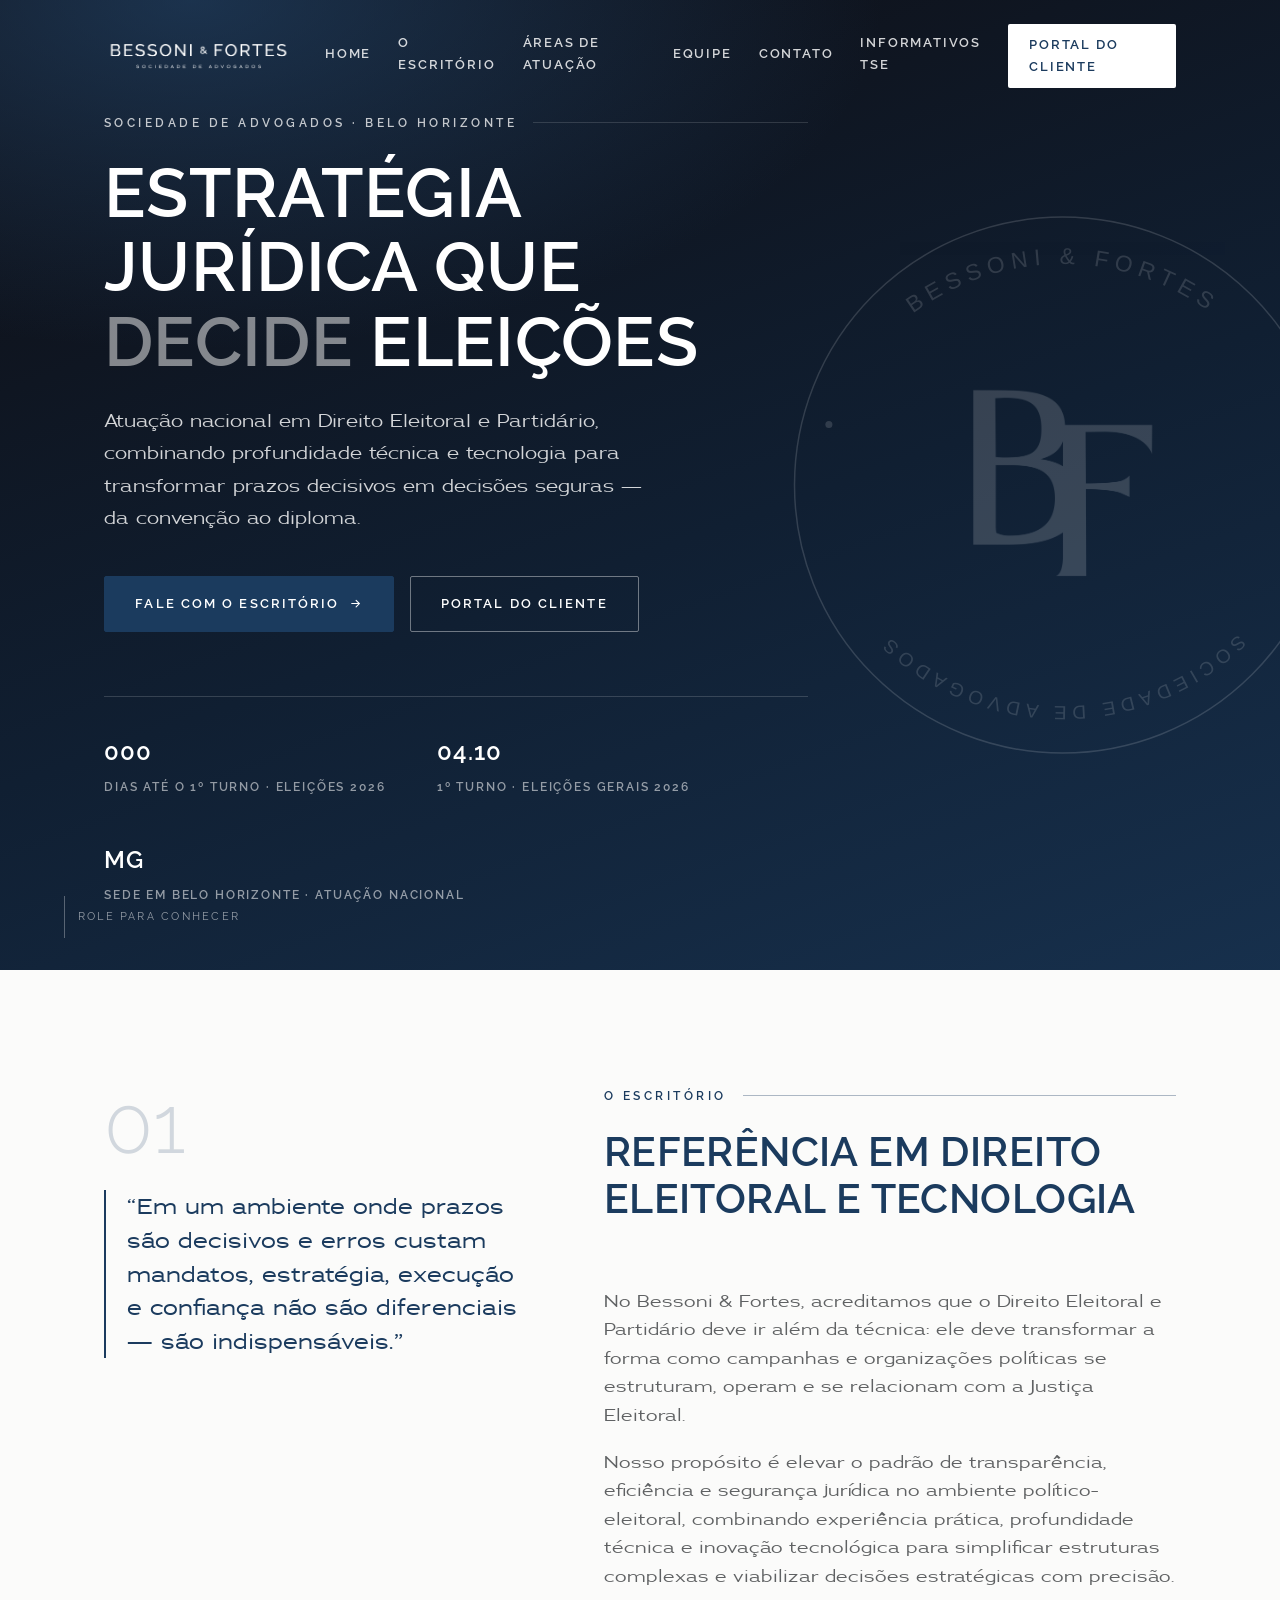
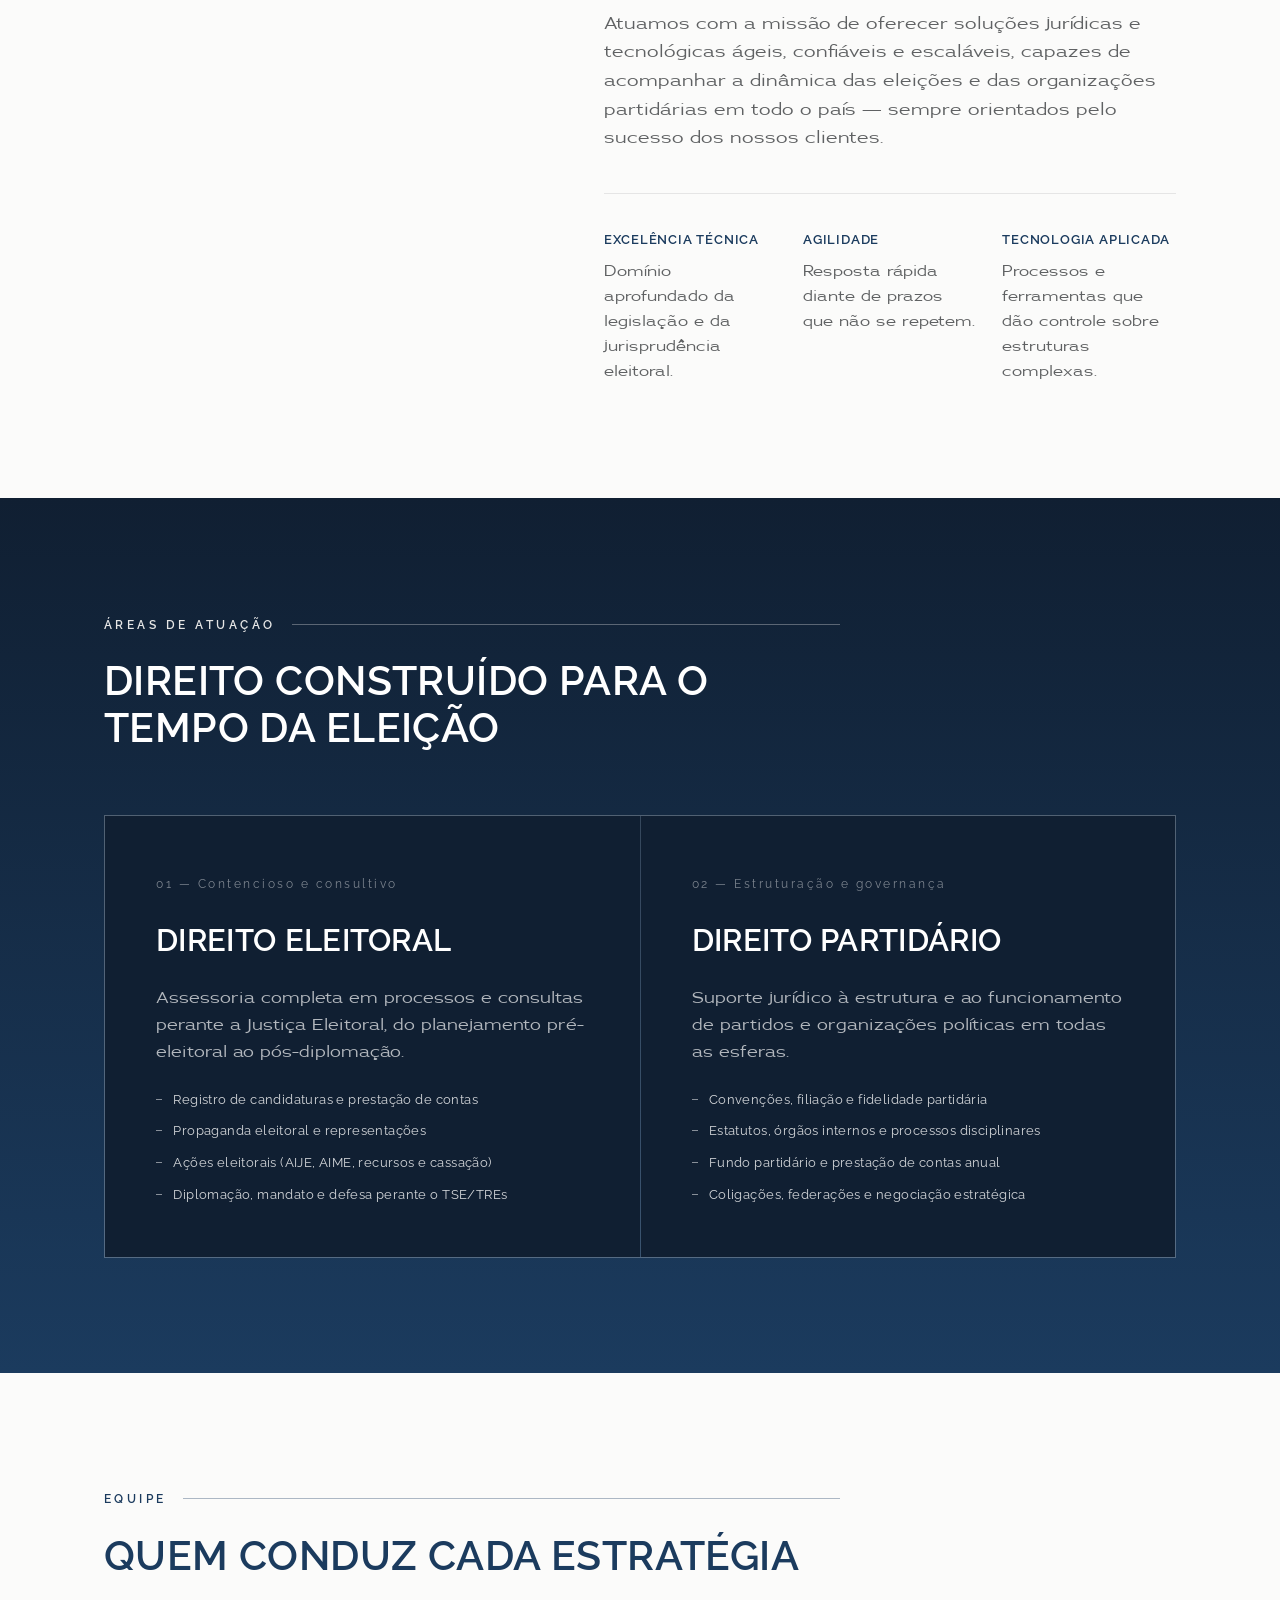
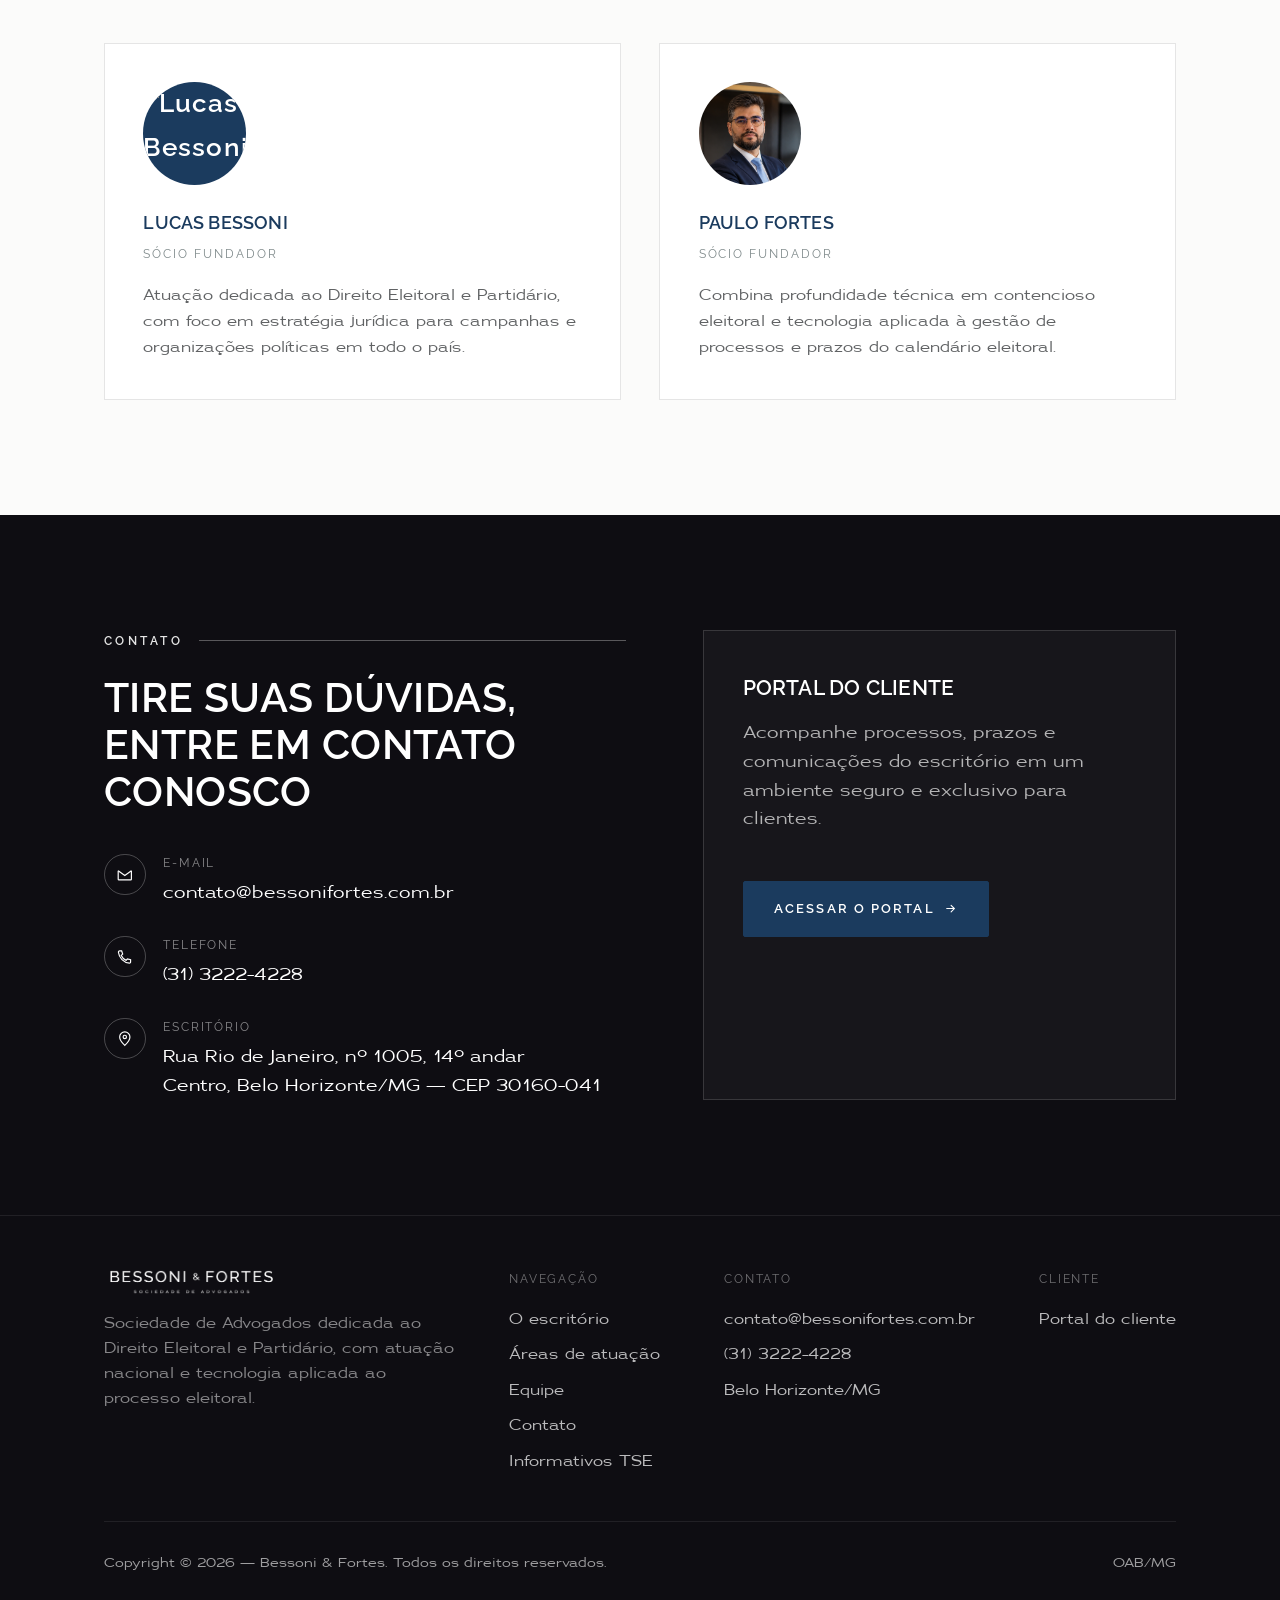
==== index.html @ ede319b1 "Nova alteração" ====
<!DOCTYPE html>
<html lang="pt-BR">
<head>
<meta charset="UTF-8">
<meta name="viewport" content="width=device-width, initial-scale=1">
<title>Bessoni &amp; Fortes — Sociedade de Advogados | Direito Eleitoral e Partidário</title>
<meta name="description" content="Bessoni &amp; Fortes Sociedade de Advogados. Atuação nacional em Direito Eleitoral e Partidário, com segurança técnica, agilidade e tecnologia aplicada ao processo eleitoral.">
<link rel="icon" type="image/png" href="assets/img/bf-mark-navy.png">
<link rel="stylesheet" href="css/style.css?v=5">
</head>
<body>

<a class="visually-hidden" href="#conteudo">Pular para o conteúdo</a>

<header class="site-header" id="top">
  <div class="container">
    <a class="brand" href="#top" aria-label="Bessoni & Fortes — página inicial">
      <img class="logo-on-dark" src="assets/img/logo-wordmark-white.png" alt="Bessoni & Fortes, Sociedade de Advogados">
      <img class="logo-on-light" src="assets/img/logo-wordmark-navy.png" alt="Bessoni & Fortes, Sociedade de Advogados">
    </a>

    <nav class="nav-desktop" aria-label="Navegação principal">
      <a href="#top">Home</a>
      <a href="#escritorio">O escritório</a>
      <a href="#areas">Áreas de atuação</a>
      <a href="#socios">Equipe</a>
      <a href="#contato">Contato</a>
      <a href="informativos-tse.html">Informativos TSE</a>
      <a class="nav-cta" href="login.html">Portal do cliente</a>
    </nav>

    <button class="nav-toggle" aria-label="Abrir menu" aria-expanded="false" aria-controls="navMobile">
      <span></span><span></span><span></span>
    </button>
  </div>
</header>

<nav class="nav-mobile" id="navMobile" aria-label="Navegação móvel">
  <a href="#top">Home</a>
  <a href="#escritorio">O escritório</a>
  <a href="#areas">Áreas de atuação</a>
  <a href="#socios">Equipe</a>
  <a href="#contato">Contato</a>
  <a href="informativos-tse.html">Informativos TSE</a>
  <a class="nav-cta" href="login.html">Portal do cliente</a>
</nav>

<main id="conteudo">

  <!-- HERO -->
  <section class="hero">
    <img class="hero-seal" src="assets/img/seal.svg?v=2" alt="" aria-hidden="true">
    <div class="container">
      <div class="hero-inner">
        <p class="eyebrow">Sociedade de Advogados · Belo Horizonte</p>
        <h1>Estratégia jurídica que <em>decide</em> eleições</h1>
        <p class="hero-lede">Atuação nacional em Direito Eleitoral e Partidário, combinando profundidade técnica e tecnologia para transformar prazos decisivos em decisões seguras — da convenção ao diploma.</p>
        <div class="hero-actions">
          <a class="btn btn-primary" href="#contato">
            Fale com o escritório
            <svg viewBox="0 0 24 24" fill="none" stroke="currentColor" stroke-width="2" stroke-linecap="round"><path d="M5 12h14M13 6l6 6-6 6"/></svg>
          </a>
          <a class="btn btn-ghost-dark" href="login.html">Portal do cliente</a>
        </div>

        <div class="hero-meta">
          <div class="hero-meta-item">
            <span class="num" data-election-countdown>—</span>
            <span class="label">Dias até o 1º turno · Eleições 2026</span>
          </div>
          <div class="hero-meta-item">
            <span class="num">04.10</span>
            <span class="label">1º turno · Eleições gerais 2026</span>
          </div>
          <div class="hero-meta-item">
            <span class="num">MG</span>
            <span class="label">Sede em Belo Horizonte · Atuação nacional</span>
          </div>
        </div>
      </div>
    </div>
    <div class="scroll-cue"><span class="line"></span> Role para conhecer</div>
  </section>

  <!-- O ESCRITÓRIO -->
  <section class="section-light" id="escritorio">
    <div class="container">
      <div class="about-grid">
        <div class="about-figure" data-reveal>
          <span class="kicker-num">01</span>
          <blockquote>“Em um ambiente onde prazos são decisivos e erros custam mandatos, estratégia, execução e confiança não são diferenciais — são indispensáveis.”</blockquote>
        </div>

        <div>
          <div class="section-head" data-reveal>
            <p class="eyebrow">O escritório</p>
            <h2>Referência em Direito Eleitoral e tecnologia</h2>
          </div>

          <div class="about-copy" data-reveal>
            <p>No Bessoni &amp; Fortes, acreditamos que o Direito Eleitoral e Partidário deve ir além da técnica: ele deve transformar a forma como campanhas e organizações políticas se estruturam, operam e se relacionam com a Justiça Eleitoral.</p>
            <p>Nosso propósito é elevar o padrão de transparência, eficiência e segurança jurídica no ambiente político-eleitoral, combinando experiência prática, profundidade técnica e inovação tecnológica para simplificar estruturas complexas e viabilizar decisões estratégicas com precisão.</p>
            <p>Atuamos com a missão de oferecer soluções jurídicas e tecnológicas ágeis, confiáveis e escaláveis, capazes de acompanhar a dinâmica das eleições e das organizações partidárias em todo o país — sempre orientados pelo sucesso dos nossos clientes.</p>
          </div>

          <div class="pillars" data-reveal>
            <div class="pillar">
              <div class="t">Excelência técnica</div>
              <div class="d">Domínio aprofundado da legislação e da jurisprudência eleitoral.</div>
            </div>
            <div class="pillar">
              <div class="t">Agilidade</div>
              <div class="d">Resposta rápida diante de prazos que não se repetem.</div>
            </div>
            <div class="pillar">
              <div class="t">Tecnologia aplicada</div>
              <div class="d">Processos e ferramentas que dão controle sobre estruturas complexas.</div>
            </div>
          </div>
        </div>
      </div>
    </div>
  </section>

  <!-- ÁREAS DE ATUAÇÃO -->
  <section class="section-navy" id="areas">
    <div class="container">
      <div class="section-head on-dark" data-reveal>
        <p class="eyebrow on-dark">Áreas de atuação</p>
        <h2>Direito construído para o tempo da eleição</h2>
      </div>

      <div class="areas-grid" data-reveal>
        <article class="area-card">
          <span class="idx">01 — Contencioso e consultivo</span>
          <h3>Direito Eleitoral</h3>
          <p>Assessoria completa em processos e consultas perante a Justiça Eleitoral, do planejamento pré-eleitoral ao pós-diplomação.</p>
          <ul>
            <li>Registro de candidaturas e prestação de contas</li>
            <li>Propaganda eleitoral e representações</li>
            <li>Ações eleitorais (AIJE, AIME, recursos e cassação)</li>
            <li>Diplomação, mandato e defesa perante o TSE/TREs</li>
          </ul>
        </article>
        <article class="area-card">
          <span class="idx">02 — Estruturação e governança</span>
          <h3>Direito Partidário</h3>
          <p>Suporte jurídico à estrutura e ao funcionamento de partidos e organizações políticas em todas as esferas.</p>
          <ul>
            <li>Convenções, filiação e fidelidade partidária</li>
            <li>Estatutos, órgãos internos e processos disciplinares</li>
            <li>Fundo partidário e prestação de contas anual</li>
            <li>Coligações, federações e negociação estratégica</li>
          </ul>
        </article>
      </div>
    </div>
  </section>

  <!-- EQUIPE -->
  <section class="section-light" id="socios">
    <div class="container">
      <div class="section-head" data-reveal>
        <p class="eyebrow">Equipe</p>
        <h2>Quem conduz cada estratégia</h2>
      </div>

      <div class="partners-grid" data-reveal>
        <div class="partner-card">
        <div class="partner-avatar"><img src="assets/img/team/lucas.jpg" alt="Lucas Bessoni"></div>
          <h3>Lucas Bessoni</h3>
          <span class="partner-role">Sócio Fundador</span>
          <p>Atuação dedicada ao Direito Eleitoral e Partidário, com foco em estratégia jurídica para campanhas e organizações políticas em todo o país.</p>
        </div>
        <div class="partner-card">
          <div class="partner-avatar"><img src="assets/img/team/paulo.png" alt="Paulo Fortes"></div>
          <h3>Paulo Fortes</h3>
          <span class="partner-role">Sócio Fundador</span>
          <p>Combina profundidade técnica em contencioso eleitoral e tecnologia aplicada à gestão de processos e prazos do calendário eleitoral.</p>
        </div>
     </div>
  </section>

  <!-- CONTATO -->
  <section class="section-void" id="contato">
    <div class="container">
      <div class="contact-grid">
        <div data-reveal>
          <p class="eyebrow on-dark">Contato</p>
          <h2 style="color:var(--white); font-size:clamp(1.9rem,3.2vw,2.7rem); font-weight:600; text-transform:uppercase; line-height:1.15;">Tire suas dúvidas, entre em contato conosco</h2>

          <div class="contact-list">
            <div class="contact-item">
              <span class="ico"><svg viewBox="0 0 24 24" fill="none" stroke="#fff" stroke-width="1.6"><path d="M4 4h16v16H4z" opacity="0"/><path d="M3 6.5 12 13l9-6.5"/><path d="M3 6.5V18a1 1 0 0 0 1 1h16a1 1 0 0 0 1-1V6.5"/></svg></span>
              <div>
                <div class="t">E-mail</div>
                <a class="v" href="mailto:contato@bessonifortes.com.br">contato@bessonifortes.com.br</a>
              </div>
            </div>
            <div class="contact-item">
              <span class="ico"><svg viewBox="0 0 24 24" fill="none" stroke="#fff" stroke-width="1.6"><path d="M4.5 4h3.2l1.4 4.4-2.1 1.6a13 13 0 0 0 6.9 6.9l1.6-2.1L19.9 16v3.2c0 .9-.8 1.6-1.7 1.5C10.4 19.9 4.1 13.6 3.3 5.8 3.2 4.9 3.9 4 4.8 4Z"/></svg></span>
              <div>
                <div class="t">Telefone</div>
                <a class="v" href="tel:+553132224228">(31) 3222-4228</a>
              </div>
            </div>
            <div class="contact-item">
              <span class="ico"><svg viewBox="0 0 24 24" fill="none" stroke="#fff" stroke-width="1.6"><path d="M12 21s7-6.6 7-11.5A7 7 0 0 0 5 9.5C5 14.4 12 21 12 21Z"/><circle cx="12" cy="9.5" r="2.3"/></svg></span>
              <div>
                <div class="t">Escritório</div>
                <a class="v" target="_blank" rel="noopener" href="https://www.google.com/maps/search/?api=1&query=Rua+Rio+de+Janeiro+1005+Centro+Belo+Horizonte+MG">Rua Rio de Janeiro, nº 1005, 14º andar<br>Centro, Belo Horizonte/MG — CEP 30160-041</a>
              </div>
            </div>
          </div>
        </div>

        <div class="contact-card" data-reveal>
          <h3>Portal do cliente</h3>
          <p>Acompanhe processos, prazos e comunicações do escritório em um ambiente seguro e exclusivo para clientes.</p>
          <a class="btn btn-primary" href="login.html">
            Acessar o portal
            <svg viewBox="0 0 24 24" fill="none" stroke="currentColor" stroke-width="2" stroke-linecap="round"><path d="M5 12h14M13 6l6 6-6 6"/></svg>
          </a>
        </div>
      </div>
    </div>
  </section>

</main>

<footer class="site-footer">
  <div class="container">
    <div class="footer-top">
      <div class="footer-brand">
        <img src="assets/img/logo-wordmark-white.png" alt="Bessoni & Fortes">
        <p>Sociedade de Advogados dedicada ao Direito Eleitoral e Partidário, com atuação nacional e tecnologia aplicada ao processo eleitoral.</p>
      </div>
      <nav class="footer-nav" aria-label="Navegação do rodapé">
        <div class="footer-col">
          <div class="t">Navegação</div>
          <a href="#escritorio">O escritório</a>
          <a href="#areas">Áreas de atuação</a>
          <a href="#socios">Equipe</a>
          <a href="#contato">Contato</a>
          <a href="informativos-tse.html">Informativos TSE</a>
        </div>
        <div class="footer-col">
          <div class="t">Contato</div>
          <a href="mailto:contato@bessonifortes.com.br">contato@bessonifortes.com.br</a>
          <a href="tel:+553132224228">(31) 3222-4228</a>
          <span>Belo Horizonte/MG</span>
        </div>
        <div class="footer-col">
          <div class="t">Cliente</div>
          <a href="login.html">Portal do cliente</a>
        </div>
      </nav>
    </div>
    <div class="footer-bottom">
      <span>Copyright © <span data-year>2026</span> — Bessoni &amp; Fortes. Todos os direitos reservados.</span>
      <span>OAB/MG</span>
    </div>
  </div>
</footer>

<script src="js/main.js"></script>
</body>
</html>
---- css/style.css ----
/* ============================================================
   BESSONI & FORTES — Sociedade de Advogados
   Design system derivado do Manual da Marca (Atual 2023)
   ============================================================ */

@font-face {
  font-family: "Raleway";
  src: url("../assets/fonts/Raleway-Light.ttf") format("truetype");
  font-weight: 300;
  font-style: normal;
  font-display: swap;
}
@font-face {
  font-family: "Raleway";
  src: url("../assets/fonts/Raleway-Regular.ttf") format("truetype");
  font-weight: 400;
  font-style: normal;
  font-display: swap;
}
@font-face {
  font-family: "Raleway";
  src: url("../assets/fonts/Raleway-Medium.ttf") format("truetype");
  font-weight: 500;
  font-style: normal;
  font-display: swap;
}
@font-face {
  font-family: "Raleway";
  src: url("../assets/fonts/Raleway-SemiBold.ttf") format("truetype");
  font-weight: 600;
  font-style: normal;
  font-display: swap;
}
@font-face {
  font-family: "Raleway";
  src: url("../assets/fonts/Raleway-Bold.ttf") format("truetype");
  font-weight: 700;
  font-style: normal;
  font-display: swap;
}
@font-face {
  font-family: "Adrianna Extended";
  src: url("../assets/fonts/AdriannaExtended-Light.ttf") format("truetype");
  font-weight: 300;
  font-style: normal;
  font-display: swap;
}
@font-face {
  font-family: "Adrianna Extended";
  src: url("../assets/fonts/adriannaextended-regular.ttf") format("truetype");
  font-weight: 400;
  font-style: normal;
  font-display: swap;
}
@font-face {
  font-family: "Adrianna Extended";
  src: url("../assets/fonts/adriannaextended-demibold.ttf") format("truetype");
  font-weight: 600;
  font-style: normal;
  font-display: swap;
}

:root{
  /* ---- Paleta oficial (Manual da Marca) ---- */
  --navy: #1B3B5E;
  --navy-deep: #101F32;
  --navy-soft: #26507C;
  --void: #0E0D12;
  --slate: #808B8C;
  --mist: #E5E5E5;
  --paper: #FBFBFA;
  --white: #FFFFFF;

  --ink: #14171A;
  --ink-soft: rgba(20,23,26,.68);

  --font-display: "Raleway", "Segoe UI", sans-serif;
  --font-body: "Adrianna Extended", "Segoe UI", sans-serif;

  --container: 1200px;
  --gutter: clamp(1.5rem, 5vw, 4rem);

  --ease: cubic-bezier(.22,.61,.36,1);
}

*, *::before, *::after{ box-sizing: border-box; }
html{ scroll-behavior: smooth; }
@media (prefers-reduced-motion: reduce){
  html{ scroll-behavior: auto; }
  *, *::before, *::after{ animation-duration: .01ms !important; animation-iteration-count: 1 !important; transition-duration: .01ms !important; scroll-behavior: auto !important; }
}

body{
  margin: 0;
  background: var(--paper);
  color: var(--ink);
  font-family: var(--font-body);
  font-weight: 400;
  font-size: 17px;
  line-height: 1.7;
  -webkit-font-smoothing: antialiased;
}

img{ max-width: 100%; display: block; }
a{ color: inherit; text-decoration: none; }

h1,h2,h3,h4{
  font-family: var(--font-display);
  margin: 0;
  color: var(--navy);
  letter-spacing: .01em;
}

p{ margin: 0 0 1.1em; }
p:last-child{ margin-bottom: 0; }

.container{
  width: 100%;
  max-width: var(--container);
  margin: 0 auto;
  padding-left: var(--gutter);
  padding-right: var(--gutter);
}

.visually-hidden{
  position: absolute; width: 1px; height: 1px; overflow: hidden;
  clip: rect(0 0 0 0); white-space: nowrap;
}

:focus-visible{
  outline: 2px solid var(--navy);
  outline-offset: 3px;
}

/* ---------------------------------------------------------
   Eyebrow + hairline — o gesto tipográfico do próprio Manual
   ("MANUAL DA MARCA ————————")
   --------------------------------------------------------- */
.eyebrow{
  display: flex;
  align-items: center;
  gap: 1rem;
  font-family: var(--font-display);
  font-weight: 600;
  font-size: .78rem;
  letter-spacing: .28em;
  text-transform: uppercase;
  color: var(--navy);
  margin-bottom: 1.4rem;
}
.eyebrow::after{
  content: "";
  flex: 1 1 auto;
  height: 1px;
  background: currentColor;
  opacity: .35;
  min-width: 2rem;
}
.eyebrow.on-dark{ color: var(--mist); }
.eyebrow.center{ justify-content: center; }
.eyebrow.center::after{ display: none; }
.eyebrow.center::before{
  content: "";
  flex: 0 0 auto;
  width: 2rem;
  height: 1px;
  background: currentColor;
  opacity: .35;
}

.section-head{
  max-width: 46rem;
  margin-bottom: clamp(2.5rem, 5vw, 4rem);
}
.section-head h2{
  font-size: clamp(1.9rem, 3.2vw, 2.7rem);
  font-weight: 600;
  text-transform: uppercase;
  line-height: 1.15;
}
.section-head.on-dark h2{ color: var(--white); }

/* ---------------------------------------------------------
   Botões
   --------------------------------------------------------- */
.btn{
  display: inline-flex;
  align-items: center;
  gap: .6rem;
  font-family: var(--font-display);
  font-weight: 600;
  font-size: .82rem;
  letter-spacing: .16em;
  text-transform: uppercase;
  padding: 1rem 1.9rem;
  border-radius: 2px;
  border: 1px solid transparent;
  cursor: pointer;
  transition: background .35s var(--ease), color .35s var(--ease), border-color .35s var(--ease), transform .35s var(--ease);
  white-space: nowrap;
}
.btn:hover{ transform: translateY(-1px); }
.btn svg{ width: 1em; height: 1em; transition: transform .35s var(--ease); }
.btn:hover svg{ transform: translateX(3px); }

.btn-primary{ background: var(--navy); color: var(--white); border-color: var(--navy); }
.btn-primary:hover{ background: var(--navy-deep); border-color: var(--navy-deep); }

.btn-ghost-dark{ background: transparent; color: var(--white); border-color: rgba(255,255,255,.4); }
.btn-ghost-dark:hover{ background: rgba(255,255,255,.08); border-color: var(--white); }

.btn-ghost-light{ background: transparent; color: var(--navy); border-color: rgba(27,59,94,.35); }
.btn-ghost-light:hover{ background: rgba(27,59,94,.06); border-color: var(--navy); }

.btn-block{ width: 100%; justify-content: center; }

/* ---------------------------------------------------------
   Header
   --------------------------------------------------------- */
.site-header{
  position: fixed;
  top: 0; left: 0; right: 0;
  z-index: 100;
  padding: 1.5rem 0;
  transition: padding .4s var(--ease), background .4s var(--ease), box-shadow .4s var(--ease), border-color .4s var(--ease);
  border-bottom: 1px solid transparent;
}
.site-header .container{ display: flex; align-items: center; justify-content: space-between; gap: 2rem; }

.site-header.is-scrolled{
  padding: .9rem 0;
  background: rgba(251,251,250,.92);
  backdrop-filter: blur(10px);
  border-color: rgba(27,59,94,.1);
  box-shadow: 0 10px 30px -20px rgba(14,13,18,.35);
}

.brand{ display: flex; align-items: center; flex: none; }
.brand img{ height: 26px; width: auto; max-width: none; }
.logo-on-dark{ display: block; }
.logo-on-light{ display: none; }
.site-header.is-scrolled .logo-on-dark{ display: none; }
.site-header.is-scrolled .logo-on-light{ display: block; }

.nav-desktop{ display: flex; align-items: center; gap: 1.7rem; }
.nav-desktop a{
  font-family: var(--font-display);
  font-size: .8rem;
  font-weight: 600;
  letter-spacing: .14em;
  text-transform: uppercase;
  color: var(--white);
  position: relative;
  padding-bottom: .3rem;
  transition: color .3s var(--ease), opacity .3s;
  opacity: .82;
}
.nav-desktop a:hover{ opacity: 1; }
.nav-desktop a::after{
  content:"";
  position: absolute; left:0; right:100%; bottom:0;
  height: 1px; background: currentColor;
  transition: right .3s var(--ease);
}
.nav-desktop a:hover::after{ right: 0; }
.site-header.is-scrolled .nav-desktop a{ color: var(--navy); }

.nav-desktop .nav-cta{
  color: var(--navy);
  background: var(--white);
  padding: .65rem 1.3rem;
  opacity: 1;
  border-radius: 2px;
}
.site-header.is-scrolled .nav-desktop .nav-cta{ background: var(--navy); color: var(--white); }
.nav-desktop .nav-cta::after{ display: none; }

.nav-toggle{
  display: none;
  flex-direction: column;
  gap: 5px;
  width: 30px;
  background: none;
  border: 0;
  cursor: pointer;
  padding: .5rem;
  margin: -.5rem;
}
.nav-toggle span{
  display: block; height: 1.5px; width: 100%;
  background: var(--white);
  transition: transform .3s var(--ease), opacity .3s var(--ease), background .3s;
}
.site-header.is-scrolled .nav-toggle span{ background: var(--navy); }

.nav-mobile{
  position: fixed; inset: 0;
  background: var(--navy-deep);
  z-index: 99;
  display: flex;
  flex-direction: column;
  align-items: center;
  justify-content: center;
  gap: 2.2rem;
  opacity: 0;
  visibility: hidden;
  transform: translateY(-8px);
  transition: opacity .35s var(--ease), visibility .35s, transform .35s var(--ease);
}
.nav-mobile.is-open{ opacity: 1; visibility: visible; transform: translateY(0); }
.nav-mobile a{
  font-family: var(--font-display);
  font-size: 1.4rem;
  font-weight: 500;
  letter-spacing: .06em;
  text-transform: uppercase;
  color: var(--white);
}
.nav-mobile .nav-cta{ border: 1px solid rgba(255,255,255,.4); padding: .8rem 2rem; }

body.nav-open{ overflow: hidden; }

@media (max-width: 1080px){
  .nav-desktop{ display: none; }
  .nav-toggle{ display: flex; }
}

/* ---------------------------------------------------------
   Hero
   --------------------------------------------------------- */
.hero{
  position: relative;
  min-height: 100svh;
  display: flex;
  align-items: center;
  background:
    radial-gradient(ellipse 90% 60% at 15% 0%, rgba(38,80,124,.55), transparent 60%),
    linear-gradient(160deg, var(--void) 0%, var(--navy-deep) 55%, var(--navy) 130%);
  color: var(--white);
  overflow: hidden;
  padding-top: 7rem;
  padding-bottom: 4rem;
}

.hero-seal{
  position: absolute;
  right: clamp(-14rem, -6vw, -4rem);
  top: 50%;
  transform: translateY(-50%);
  width: clamp(26rem, 46vw, 42rem);
  height: auto;
  opacity: .16;
  animation: spin 90s linear infinite;
}
@keyframes spin{ to{ transform: translateY(-50%) rotate(360deg); } }

.hero .container{ position: relative; z-index: 2; }
.hero-inner{ max-width: 44rem; }

.hero-inner .eyebrow{ color: rgba(255,255,255,.75); }
.hero-inner .eyebrow::after{ background: rgba(255,255,255,.4); }

.hero h1{
  color: var(--white);
  font-size: clamp(2.5rem, 5.4vw, 4.4rem);
  font-weight: 600;
  text-transform: uppercase;
  line-height: 1.08;
  letter-spacing: .005em;
}
.hero h1 em{
  font-style: normal;
  color: var(--mist);
  opacity: .55;
}

.hero-lede{
  margin-top: 1.6rem;
  max-width: 34rem;
  font-size: 1.15rem;
  line-height: 1.75;
  color: rgba(255,255,255,.82);
}

.hero-actions{
  margin-top: 2.6rem;
  display: flex;
  flex-wrap: wrap;
  gap: 1rem;
}

.hero-meta{
  margin-top: 4rem;
  display: flex;
  flex-wrap: wrap;
  gap: 2.6rem 3.2rem;
  padding-top: 2.2rem;
  border-top: 1px solid rgba(255,255,255,.16);
}
.hero-meta-item .num{
  display: block;
  font-family: var(--font-display);
  font-size: 1.5rem;
  font-weight: 600;
  letter-spacing: .04em;
  color: var(--white);
  font-variant-numeric: tabular-nums;
}
.hero-meta-item .label{
  display: block;
  margin-top: .35rem;
  font-family: var(--font-display);
  font-size: .72rem;
  font-weight: 600;
  letter-spacing: .16em;
  text-transform: uppercase;
  color: rgba(255,255,255,.55);
}

.scroll-cue{
  position: absolute;
  left: var(--gutter);
  bottom: 2rem;
  display: flex;
  align-items: center;
  gap: .8rem;
  color: rgba(255,255,255,.55);
  font-family: var(--font-display);
  font-size: .7rem;
  letter-spacing: .2em;
  text-transform: uppercase;
  z-index: 2;
}
.scroll-cue .line{ width: 1px; height: 2.6rem; background: rgba(255,255,255,.3); position: relative; overflow: hidden; }
.scroll-cue .line::after{
  content:""; position:absolute; top:-100%; left:0; width:100%; height:100%;
  background: var(--white);
  animation: cue 2.4s ease-in-out infinite;
}
@keyframes cue{ 0%{ top:-100%; } 60%{ top:100%; } 100%{ top:100%; } }
@media (max-width: 700px){ .scroll-cue{ display: none; } }

/* ---------------------------------------------------------
   Reveal on scroll
   --------------------------------------------------------- */
[data-reveal]{
  opacity: 0;
  transform: translateY(22px);
  transition: opacity .8s var(--ease), transform .8s var(--ease);
}
[data-reveal].is-visible{ opacity: 1; transform: translateY(0); }

/* ---------------------------------------------------------
   Sections gerais
   --------------------------------------------------------- */
section{ padding: clamp(4.5rem, 9vw, 8rem) 0; }

.section-light{ background: var(--paper); color: var(--ink); }
.section-navy{ background: linear-gradient(180deg, var(--navy-deep), var(--navy)); color: var(--white); }
.section-void{ background: var(--void); color: var(--white); }

/* --- O Escritório --- */
.about-grid{
  display: grid;
  grid-template-columns: .85fr 1.15fr;
  gap: clamp(2.5rem, 6vw, 6rem);
  align-items: start;
}
.about-figure{
  position: sticky;
  top: 8rem;
}
.about-figure .kicker-num{
  font-family: var(--font-display);
  font-size: 5rem;
  font-weight: 300;
  color: var(--navy);
  opacity: .18;
  line-height: 1;
}
.about-figure blockquote{
  margin: 1.6rem 0 0;
  font-family: var(--font-body);
  font-size: 1.4rem;
  line-height: 1.5;
  color: var(--navy);
  border-left: 2px solid var(--navy);
  padding-left: 1.3rem;
}
.about-copy p{ color: var(--ink-soft); font-size: 1.05rem; }
.about-copy p + p{ margin-top: 1.1em; }
.pillars{
  margin-top: 2.6rem;
  display: grid;
  grid-template-columns: repeat(3, 1fr);
  gap: 1.6rem;
  padding-top: 2.2rem;
  border-top: 1px solid var(--mist);
}
.pillar .t{
  font-family: var(--font-display);
  font-weight: 600;
  font-size: .82rem;
  letter-spacing: .06em;
  text-transform: uppercase;
  color: var(--navy);
  margin-bottom: .4rem;
}
.pillar .d{ font-size: .92rem; color: var(--ink-soft); }

@media (max-width: 860px){
  .about-grid{ grid-template-columns: 1fr; }
  .about-figure{ position: static; }
  .pillars{ grid-template-columns: 1fr; }
}

/* --- Áreas de atuação --- */
.areas-grid{
  display: grid;
  grid-template-columns: repeat(2, 1fr);
  gap: 1px;
  background: rgba(255,255,255,.14);
  border: 1px solid rgba(255,255,255,.14);
}
.area-card{
  background: var(--navy-deep);
  padding: clamp(2.2rem, 4vw, 3.4rem);
  position: relative;
  transition: background .4s var(--ease);
}
.area-card:hover{ background: #17324f; }
.area-card .idx{
  font-family: var(--font-display);
  font-size: .78rem;
  letter-spacing: .2em;
  color: rgba(255,255,255,.45);
}
.area-card h3{
  margin-top: 1.1rem;
  color: var(--white);
  font-size: clamp(1.5rem, 2.4vw, 2rem);
  text-transform: uppercase;
  font-weight: 600;
}
.area-card p{
  margin-top: 1.1rem;
  color: rgba(255,255,255,.68);
  max-width: 32rem;
  font-size: 1rem;
}
.area-card ul{
  margin: 1.4rem 0 0;
  padding: 0;
  list-style: none;
  display: grid;
  gap: .55rem;
}
.area-card li{
  font-family: var(--font-display);
  font-size: .84rem;
  letter-spacing: .03em;
  color: rgba(255,255,255,.82);
  display: flex;
  gap: .7rem;
  align-items: baseline;
}
.area-card li::before{
  content:"";
  width: 6px; height: 1px;
  background: rgba(255,255,255,.5);
  transform: translateY(-4px);
  flex: none;
}
@media (max-width: 760px){ .areas-grid{ grid-template-columns: 1fr; } }

/* --- Sócios --- */
.partners-grid{
  display: grid;
  grid-template-columns: repeat(auto-fit, minmax(15rem, 1fr));
  gap: clamp(1.6rem, 3vw, 2.4rem);
}
.partner-card{
  padding: clamp(2rem, 3vw, 2.8rem);
  background: var(--white);
  border: 1px solid var(--mist);
  transition: border-color .35s var(--ease), transform .35s var(--ease), box-shadow .35s var(--ease);
}
.partner-card:hover{
  border-color: var(--navy);
  transform: translateY(-4px);
  box-shadow: 0 24px 50px -30px rgba(14,13,18,.28);
}
.partner-avatar{
  width: 6.4rem; height: 6.4rem;
  border-radius: 50%;
  background: var(--navy);
  color: var(--white);
  display: flex; align-items: center; justify-content: center;
  font-family: var(--font-display);
  font-weight: 600;
  font-size: 1.6rem;
  letter-spacing: .04em;
  overflow: hidden;
}
.partner-avatar img{
  width: 100%;
  height: 100%;
  object-fit: cover;
}
.partner-card h3{
  margin-top: 1.4rem;
  font-size: 1.15rem;
  text-transform: uppercase;
  font-weight: 600;
}
.partner-role{
  display: block;
  margin-top: .35rem;
  font-family: var(--font-display);
  font-size: .76rem;
  letter-spacing: .16em;
  text-transform: uppercase;
  color: var(--slate);
}
.partner-card p{ margin-top: 1.1rem; color: var(--ink-soft); font-size: .96rem; }
@media (max-width: 700px){ .partners-grid{ grid-template-columns: 1fr; } }

/* --- Contato --- */
.contact-grid{
  display: grid;
  grid-template-columns: 1.05fr .95fr;
  gap: clamp(2.5rem, 6vw, 5rem);
}
.contact-list{ display: grid; gap: 1.8rem; margin-top: 2.4rem; }
.contact-item{ display: flex; gap: 1.1rem; align-items: flex-start; }
.contact-item .ico{
  width: 2.6rem; height: 2.6rem; flex: none;
  border: 1px solid rgba(255,255,255,.25);
  border-radius: 50%;
  display: flex; align-items: center; justify-content: center;
}
.contact-item .ico svg{ width: 1.1rem; height: 1.1rem; }
.contact-item .t{
  font-family: var(--font-display);
  font-size: .72rem;
  letter-spacing: .16em;
  text-transform: uppercase;
  color: rgba(255,255,255,.5);
  margin-bottom: .3rem;
}
.contact-item .v{ font-size: 1.05rem; color: var(--white); }
.contact-item a.v:hover{ text-decoration: underline; }

.contact-card{
  background: rgba(255,255,255,.04);
  border: 1px solid rgba(255,255,255,.14);
  padding: clamp(2rem, 3vw, 2.8rem);
}
.contact-card h3{
  color: var(--white);
  font-size: 1.3rem;
  text-transform: uppercase;
  font-weight: 600;
}
.contact-card p{ color: rgba(255,255,255,.68); margin-top: .8rem; }
.contact-card .btn{ margin-top: 1.8rem; }

/* ---------------------------------------------------------
   Footer
   --------------------------------------------------------- */
.site-footer{
  background: var(--void);
  color: rgba(255,255,255,.6);
  padding: 3.4rem 0 2.2rem;
  border-top: 1px solid rgba(255,255,255,.08);
}
.footer-top{
  display: flex;
  justify-content: space-between;
  align-items: flex-start;
  flex-wrap: wrap;
  gap: 2.4rem;
  padding-bottom: 2.4rem;
  border-bottom: 1px solid rgba(255,255,255,.08);
}
.footer-brand img{ height: 24px; width: auto; max-width: none; }
.footer-brand p{ margin-top: 1rem; max-width: 22rem; font-size: .92rem; color: rgba(255,255,255,.5); }
.footer-nav{ display: flex; gap: clamp(2rem, 5vw, 4rem); flex-wrap: wrap; }
.footer-col .t{
  font-family: var(--font-display);
  font-size: .72rem;
  letter-spacing: .16em;
  text-transform: uppercase;
  color: rgba(255,255,255,.4);
  margin-bottom: 1rem;
}
.footer-col a, .footer-col span{
  display: block;
  font-size: .92rem;
  color: rgba(255,255,255,.72);
  margin-bottom: .65rem;
}
.footer-col a:hover{ color: var(--white); }
.footer-bottom{
  display: flex;
  justify-content: space-between;
  flex-wrap: wrap;
  gap: 1rem;
  padding-top: 1.8rem;
  font-size: .82rem;
}
.footer-bottom a{ color: rgba(255,255,255,.55); }
.footer-bottom a:hover{ color: var(--white); }

/* ---------------------------------------------------------
   Página interna (Informativos TSE)
   --------------------------------------------------------- */
.page-hero{
  padding-top: 10rem;
  padding-bottom: 4rem;
  background: linear-gradient(160deg, var(--void), var(--navy-deep));
  color: var(--white);
}
.page-hero h1{
  color: var(--white);
  font-size: clamp(2.1rem, 4vw, 3.2rem);
  text-transform: uppercase;
  font-weight: 600;
}
.page-hero p{ margin-top: 1.2rem; max-width: 36rem; color: rgba(255,255,255,.72); }

.empty-state{
  text-align: center;
  max-width: 34rem;
  margin: 0 auto;
  padding: 3rem 0;
}
.empty-state .mark{ width: 4rem; margin: 0 auto 1.6rem; opacity: .5; }
.empty-state h2{
  font-size: 1.4rem;
  text-transform: uppercase;
  font-weight: 600;
}
.empty-state p{ margin-top: 1rem; color: var(--ink-soft); }
.empty-state .btn{ margin-top: 2rem; }

/* ---------------------------------------------------------
   Login / Portal do Cliente
   --------------------------------------------------------- */
.auth-page{
  min-height: 100svh;
  display: grid;
  grid-template-columns: 1.05fr 1fr;
  background: var(--paper);
}
.auth-visual{
  position: relative;
  background:
    radial-gradient(ellipse 80% 60% at 20% 10%, rgba(38,80,124,.55), transparent 60%),
    linear-gradient(165deg, var(--void), var(--navy-deep) 60%, var(--navy) 140%);
  color: var(--white);
  padding: clamp(2.2rem, 4vw, 5rem);
  display: flex;
  flex-direction: column;
  justify-content: space-between;
  overflow: hidden;
}
.auth-visual .seal{
  position: absolute;
  bottom: -8rem; left: -8rem;
  width: 26rem;
  opacity: .14;
  animation: spin 100s linear infinite;
}
.auth-visual-top{ position: relative; z-index: 2; display: flex; align-items: center; justify-content: space-between; }
.auth-visual-top img{ height: 24px; width: auto; max-width: none; }
.back-link{
  display: inline-flex; align-items: center; gap: .5rem;
  font-family: var(--font-display);
  font-size: .74rem;
  letter-spacing: .14em;
  text-transform: uppercase;
  color: rgba(255,255,255,.7);
}
.back-link:hover{ color: var(--white); }
.back-link svg{ width: 1em; height: 1em; }

.auth-visual-body{ position: relative; z-index: 2; max-width: 26rem; }
.auth-visual-body .eyebrow{ color: rgba(255,255,255,.65); }
.auth-visual-body .eyebrow::after{ background: rgba(255,255,255,.4); }
.auth-visual-body h1{
  color: var(--white);
  font-size: clamp(1.9rem, 3.4vw, 2.6rem);
  text-transform: uppercase;
  font-weight: 600;
  line-height: 1.15;
}
.auth-visual-body p{ margin-top: 1.1rem; color: rgba(255,255,255,.72); }

.auth-visual-foot{ position: relative; z-index: 2; display: grid; gap: 1rem; }
.auth-feature{ display: flex; gap: .8rem; align-items: flex-start; font-size: .9rem; color: rgba(255,255,255,.75); }
.auth-feature svg{ width: 1.1rem; height: 1.1rem; flex: none; margin-top: .15rem; color: var(--mist); }

.auth-form-wrap{
  display: flex;
  align-items: center;
  justify-content: center;
  padding: clamp(2rem, 5vw, 4rem);
}
.auth-form{ width: 100%; max-width: 24rem; }
.auth-form .eyebrow{ color: var(--navy); }
.auth-form h2{
  font-size: 1.7rem;
  text-transform: uppercase;
  font-weight: 600;
}
.auth-form > p.lede{ margin-top: .8rem; color: var(--ink-soft); font-size: .96rem; }

.field{ margin-top: 1.6rem; }
.field label{
  display: block;
  font-family: var(--font-display);
  font-size: .72rem;
  font-weight: 600;
  letter-spacing: .12em;
  text-transform: uppercase;
  color: var(--navy);
  margin-bottom: .55rem;
}
.field-control{
  position: relative;
}
.field input{
  width: 100%;
  font-family: var(--font-body);
  font-size: 1rem;
  padding: .85rem 1rem;
  border: 1px solid #cfd3d4;
  background: var(--white);
  color: var(--ink);
  border-radius: 2px;
  transition: border-color .3s var(--ease), box-shadow .3s var(--ease);
}
.field input::placeholder{ color: #9aa0a1; }
.field input:focus{
  outline: none;
  border-color: var(--navy);
  box-shadow: 0 0 0 3px rgba(27,59,94,.12);
}
.field-toggle{
  position: absolute;
  right: .2rem; top: 50%;
  transform: translateY(-50%);
  background: none; border: 0; cursor: pointer;
  padding: .55rem;
  color: var(--slate);
}
.field-toggle:hover{ color: var(--navy); }
.field-toggle svg{ width: 1.1rem; height: 1.1rem; display: block; }

.field-row{
  margin-top: 1.4rem;
  display: flex;
  align-items: center;
  justify-content: space-between;
  gap: 1rem;
  font-size: .88rem;
}
.checkbox{ display: flex; align-items: center; gap: .6rem; color: var(--ink-soft); cursor: pointer; }
.checkbox input{ width: 1rem; height: 1rem; accent-color: var(--navy); }
.field-row a{ color: var(--navy); font-weight: 500; }
.field-row a:hover{ text-decoration: underline; }

.auth-form .btn-primary{ margin-top: 2rem; }

.form-note{
  margin-top: 1.2rem;
  font-size: .84rem;
  color: var(--ink-soft);
  text-align: center;
}

.form-feedback{
  margin-top: 1.4rem;
  padding: .9rem 1.1rem;
  border-radius: 2px;
  font-size: .88rem;
  line-height: 1.55;
  background: rgba(27,59,94,.06);
  border: 1px solid rgba(27,59,94,.18);
  color: var(--navy);
  display: none;
  gap: .7rem;
}
.form-feedback.is-visible{ display: flex; }
.form-feedback svg{ width: 1.1rem; height: 1.1rem; flex: none; margin-top: .1rem; }

@media (max-width: 900px){
  .auth-page{ grid-template-columns: 1fr; }
  .auth-visual{ display: none; }
}
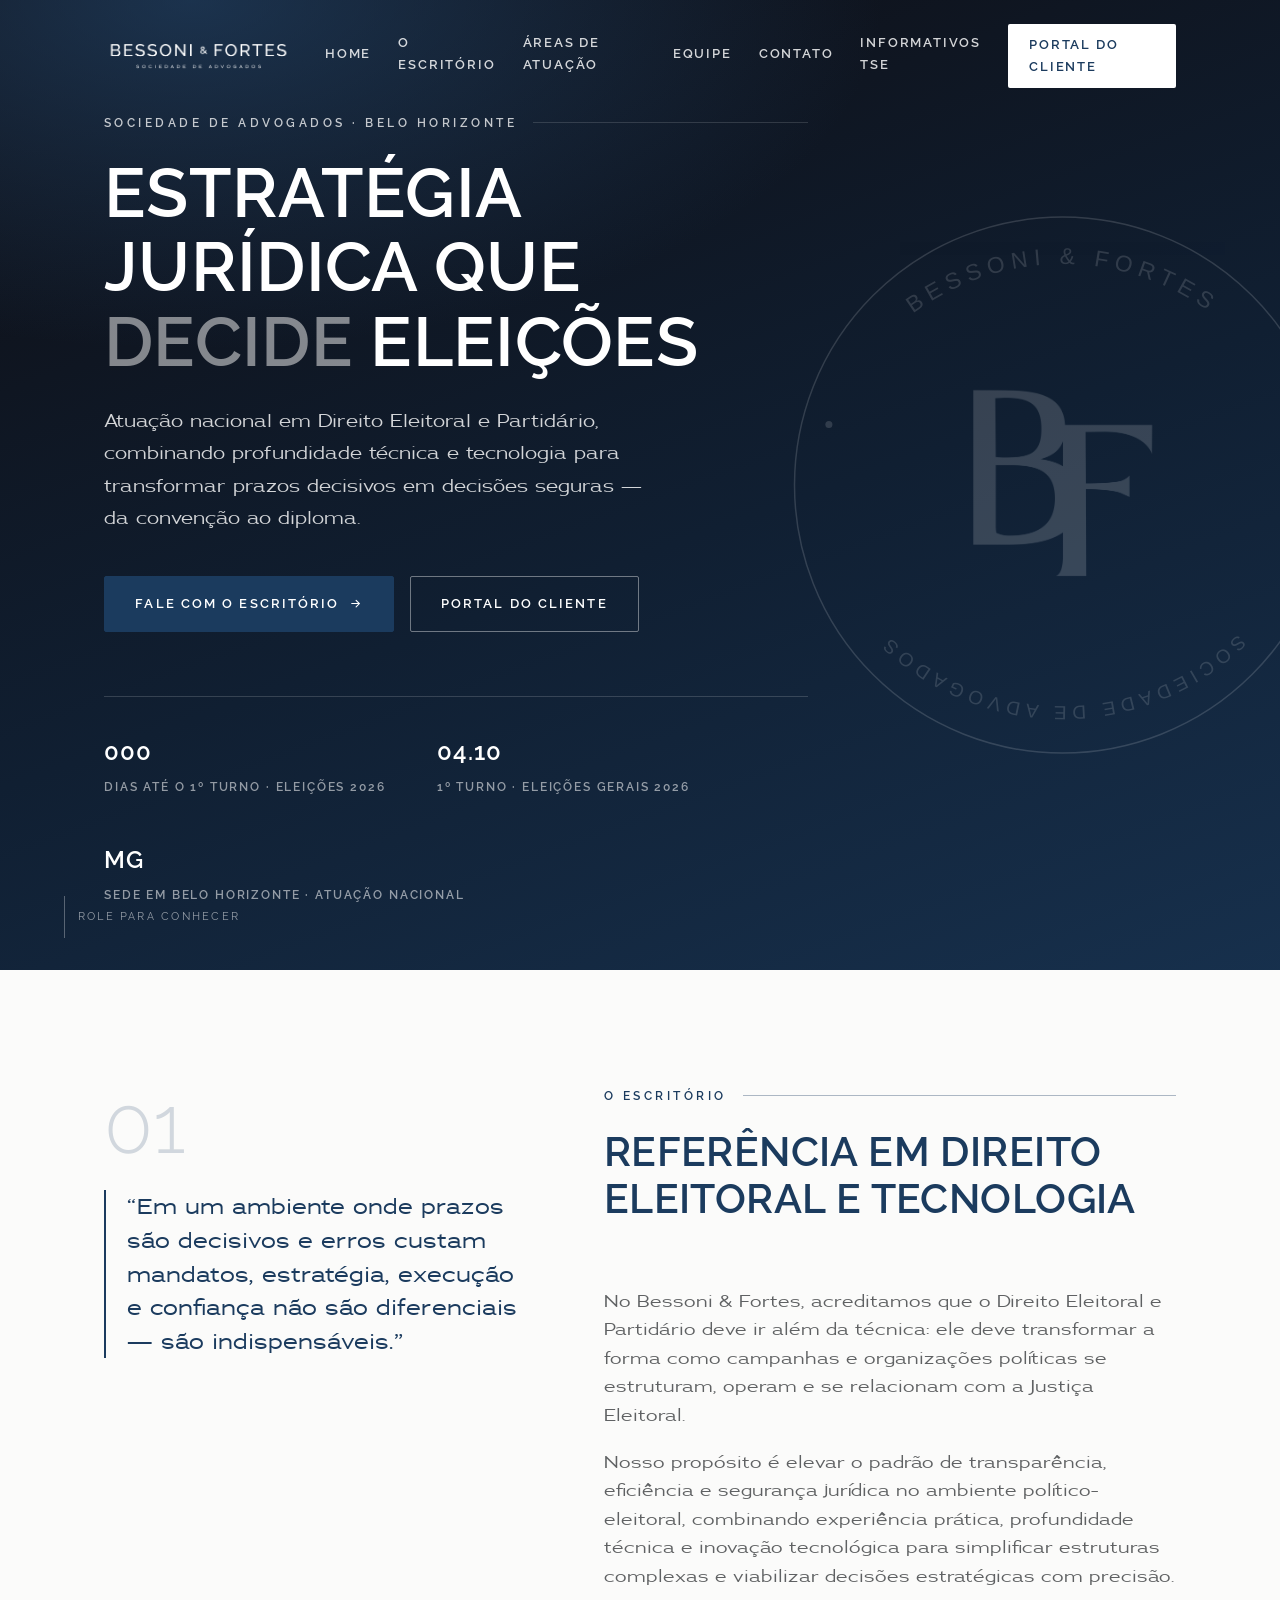
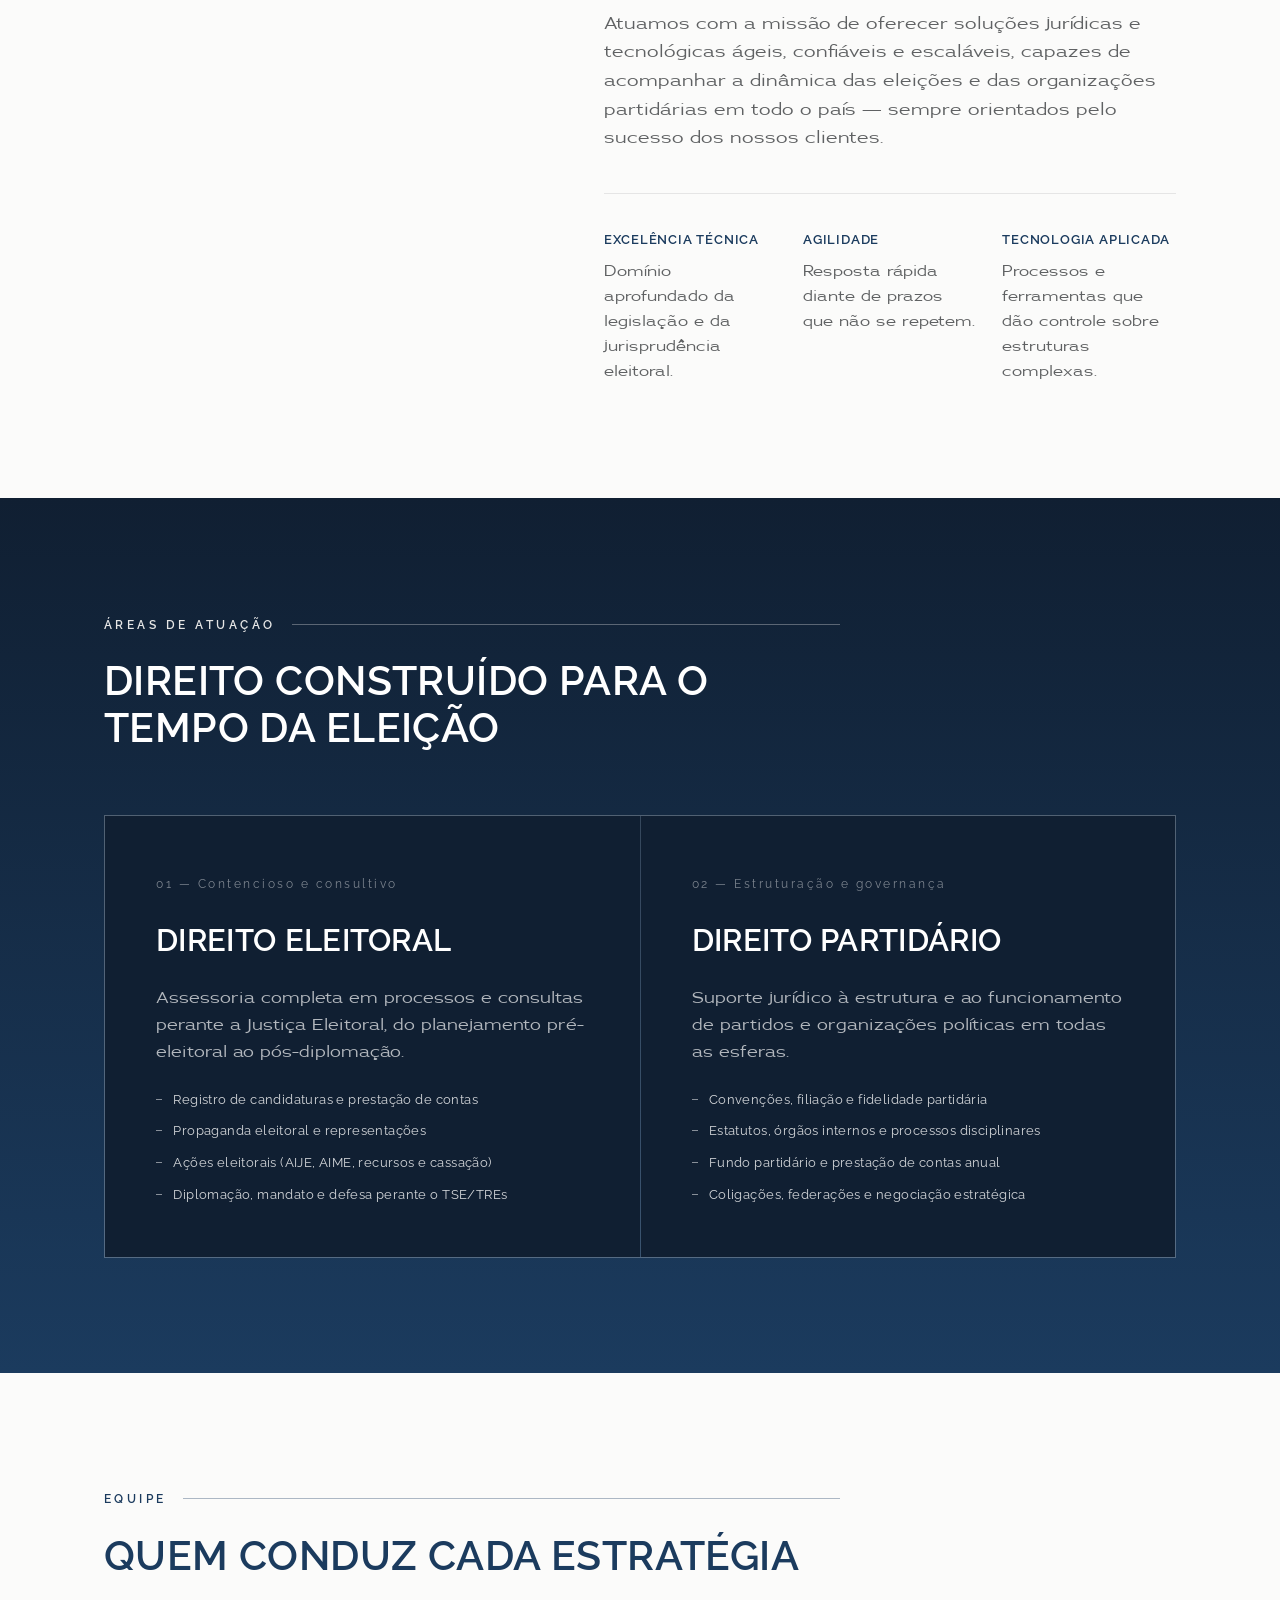
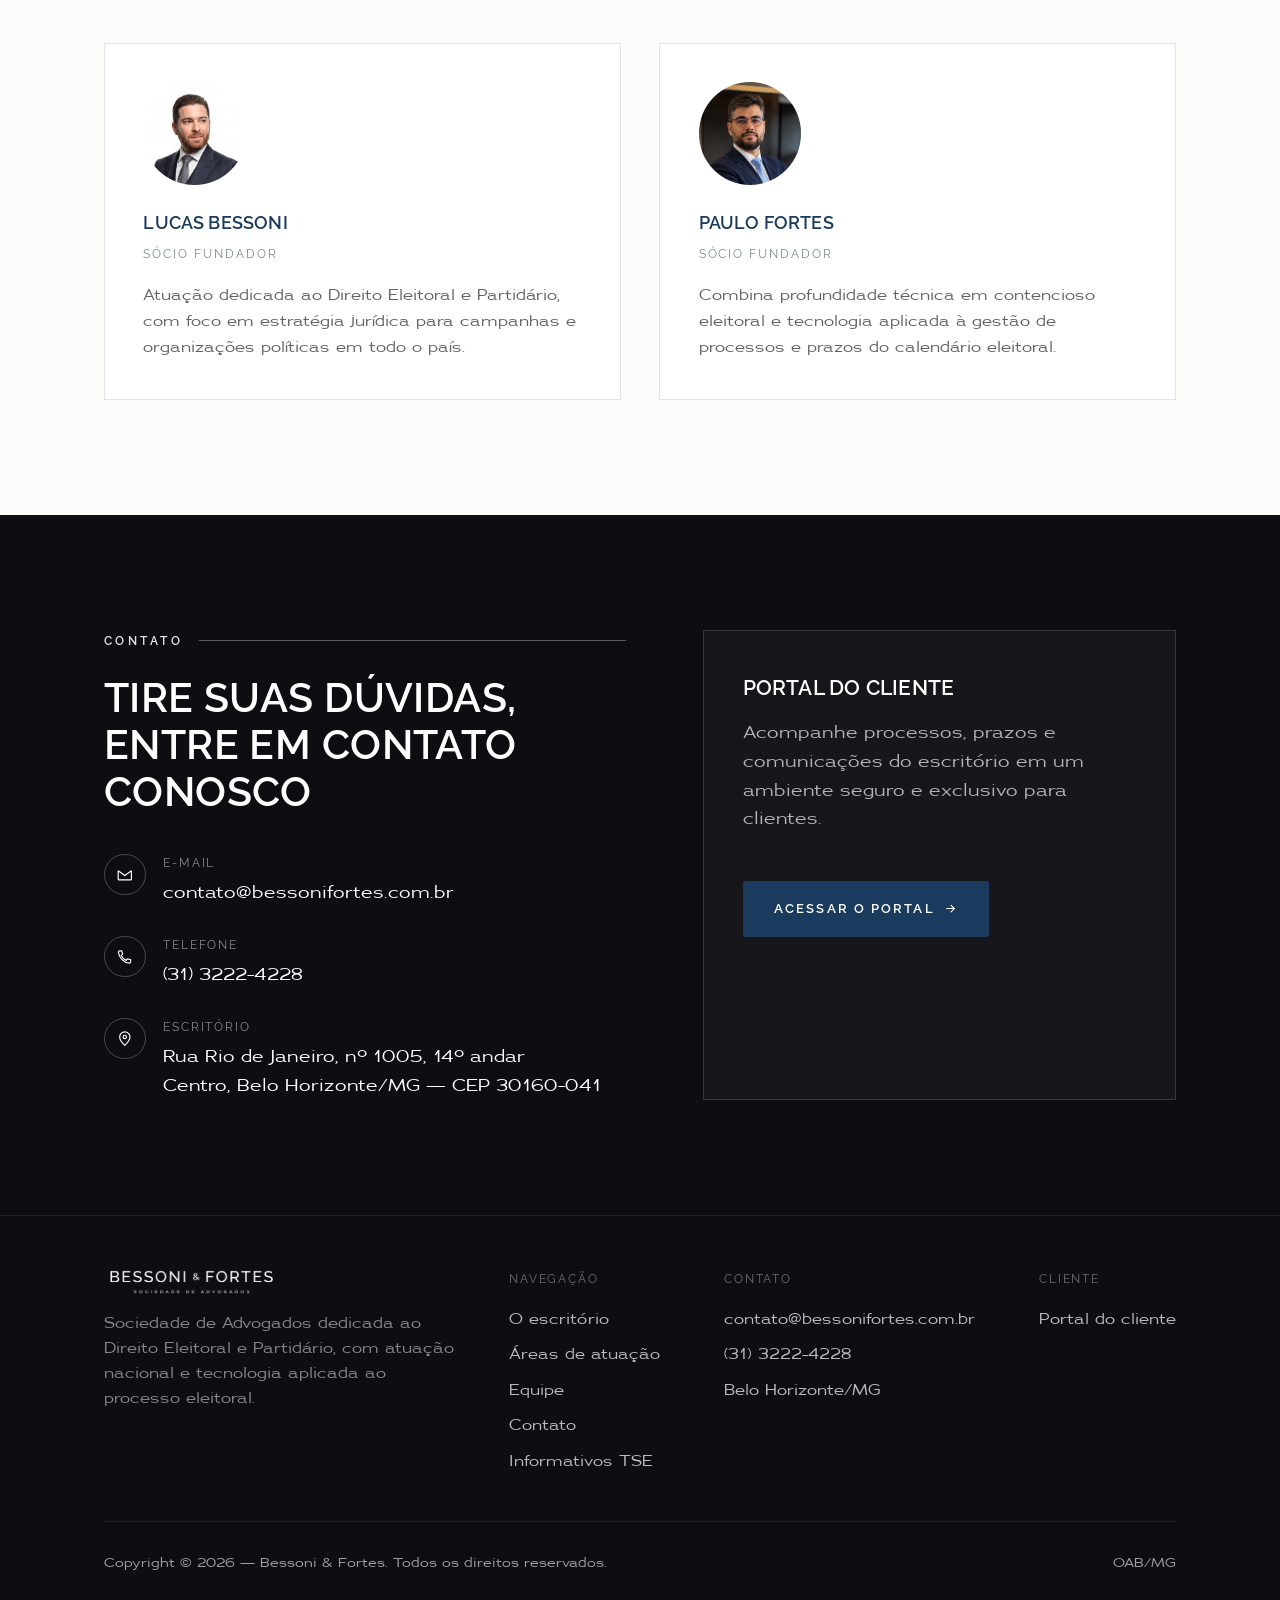
==== commit f416c086: "Correção foto" ====
--- a/index.html
+++ b/index.html
@@ -167,7 +167,7 @@
 
       <div class="partners-grid" data-reveal>
         <div class="partner-card">
-        <div class="partner-avatar"><img src="assets/img/team/lucas.jpg" alt="Lucas Bessoni"></div>
+        <div class="partner-avatar"><img src="assets/img/team/Lucas.jpg" alt="Lucas Bessoni"></div>
           <h3>Lucas Bessoni</h3>
           <span class="partner-role">Sócio Fundador</span>
           <p>Atuação dedicada ao Direito Eleitoral e Partidário, com foco em estratégia jurídica para campanhas e organizações políticas em todo o país.</p>
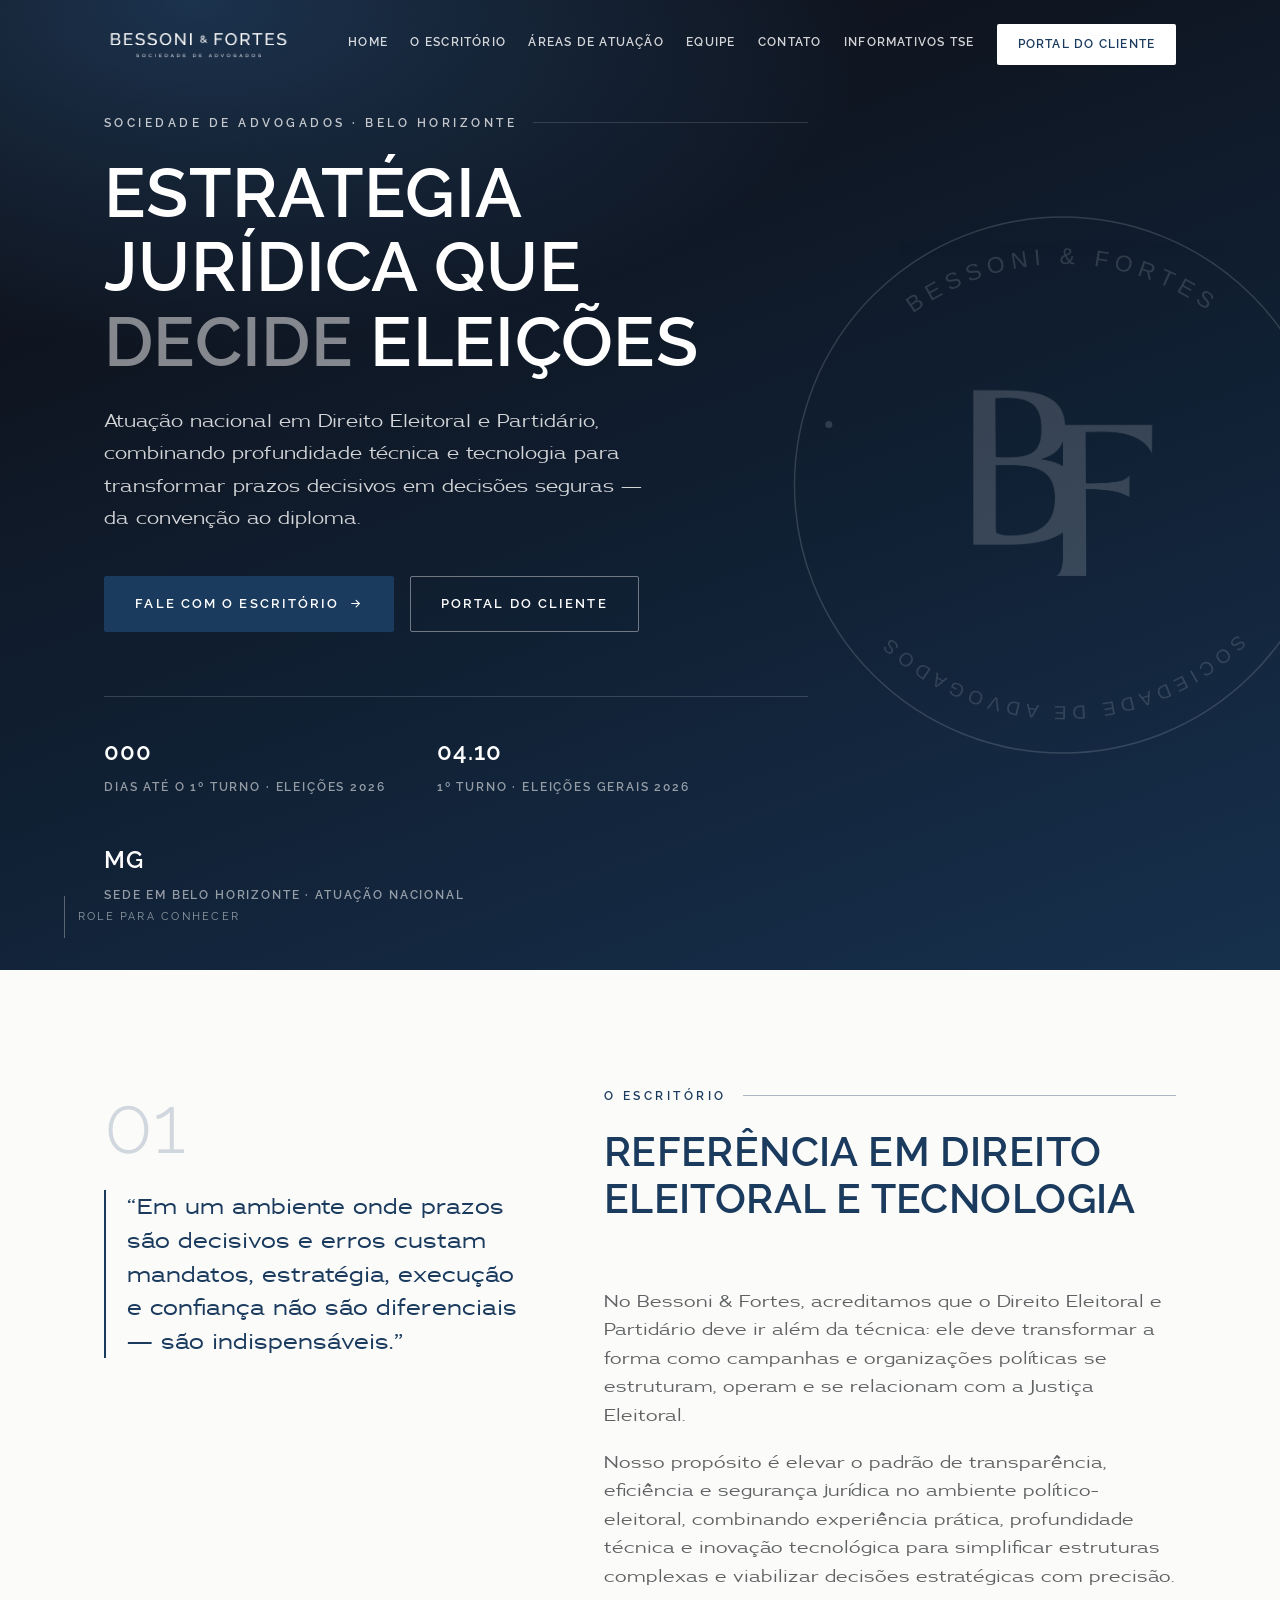
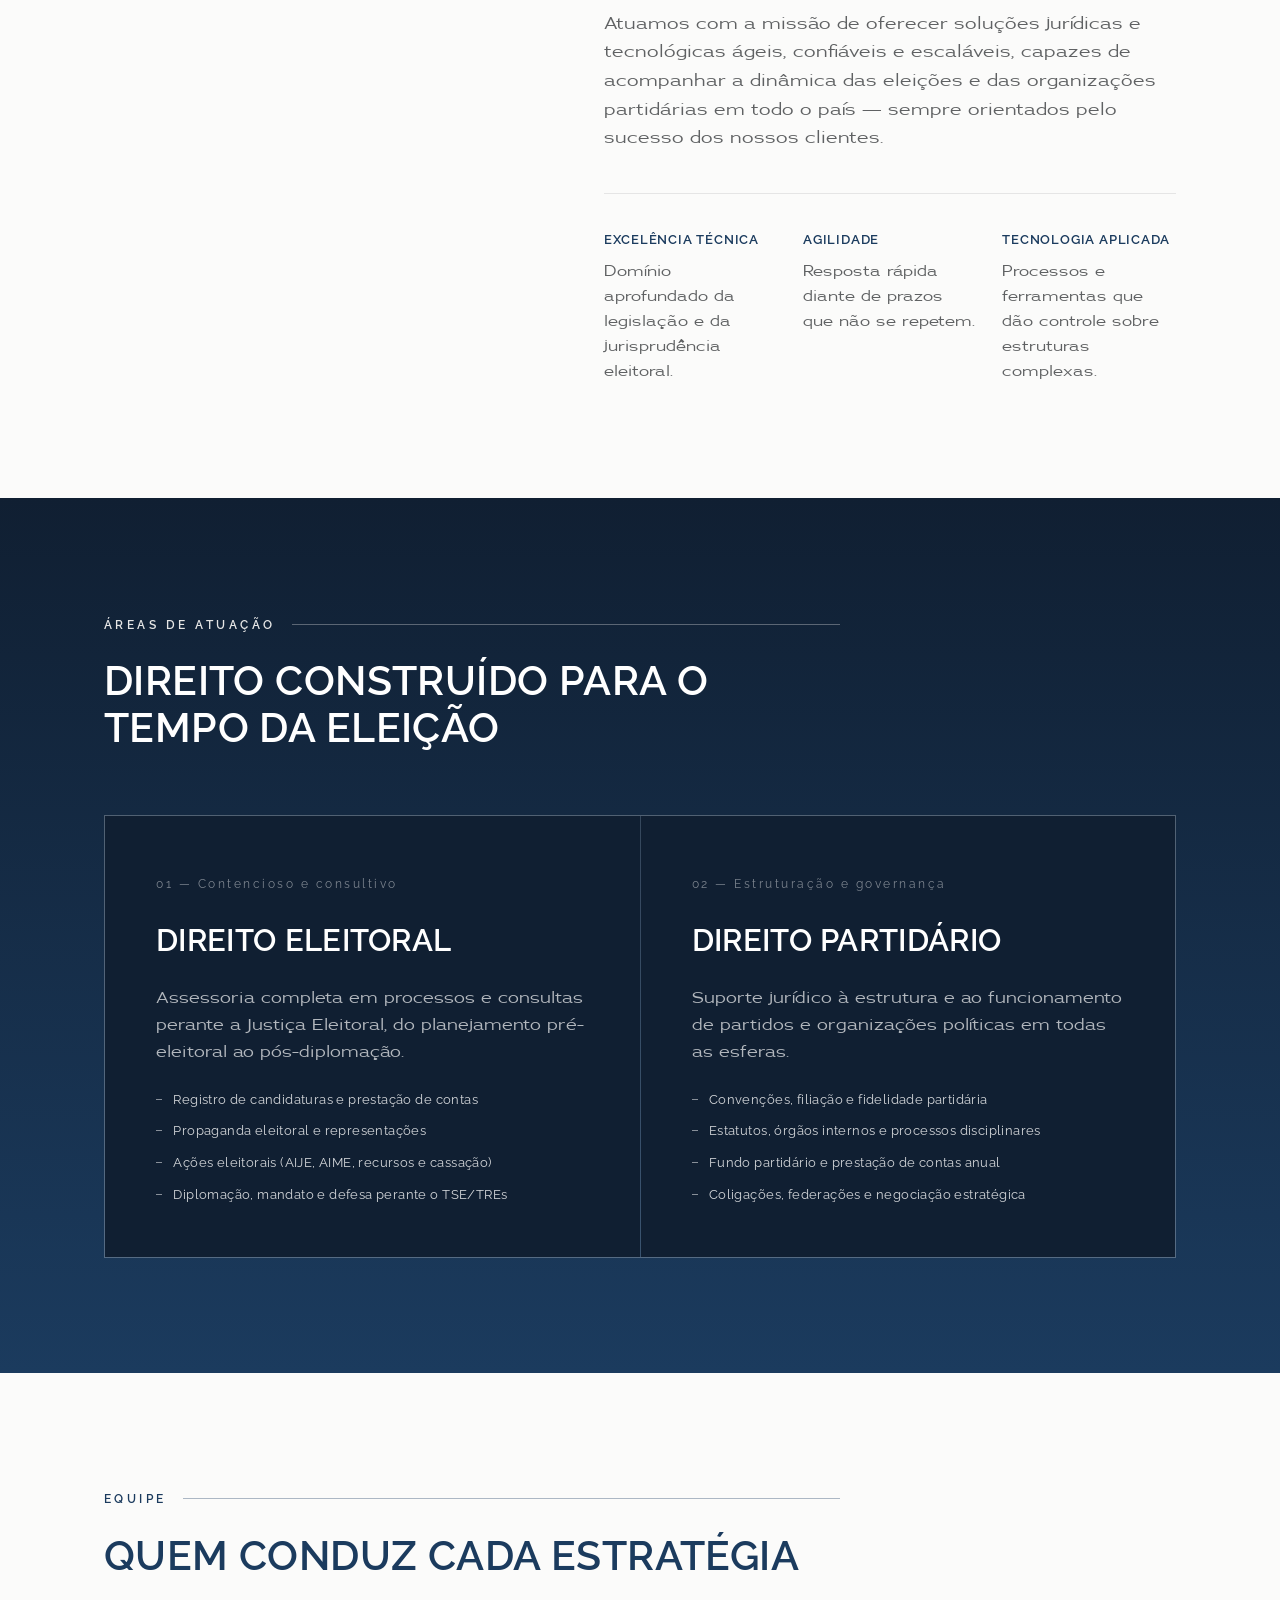
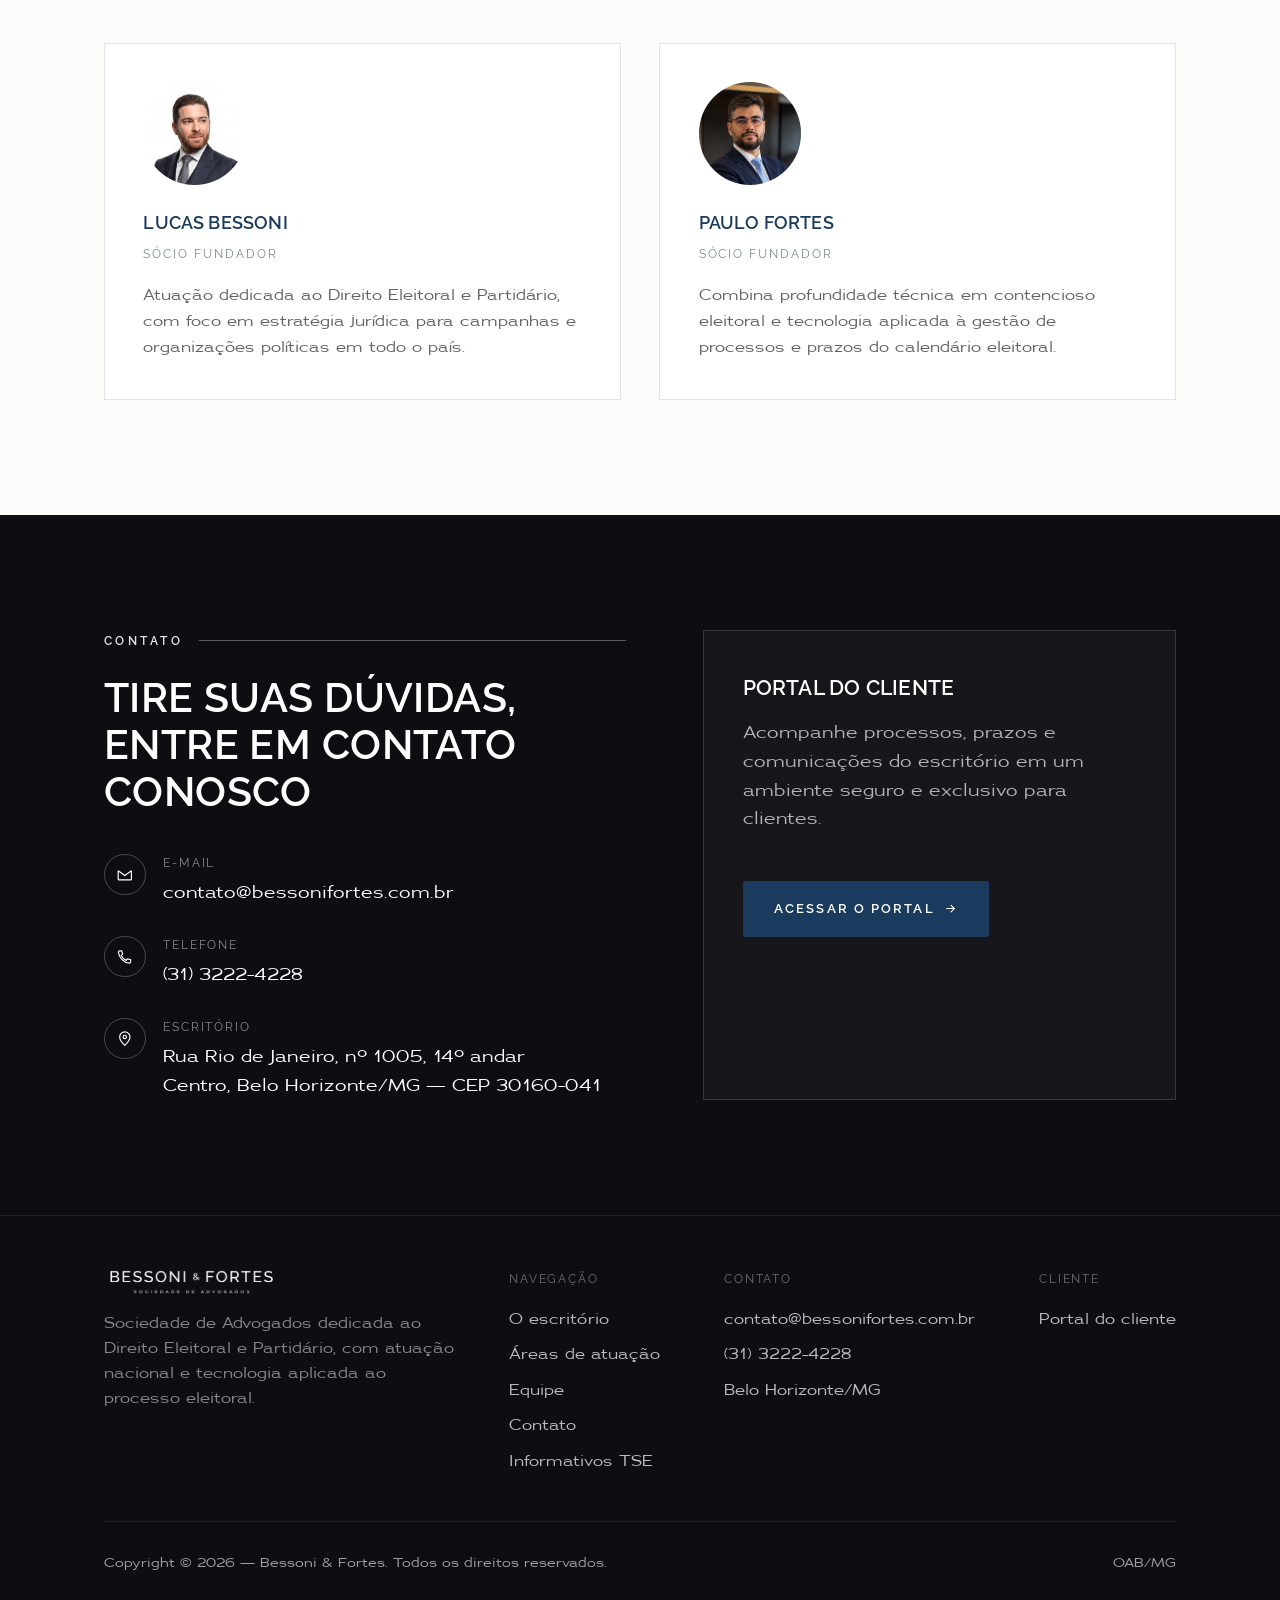
==== commit 33556643: "Correção Menu" ====
--- a/index.html
+++ b/index.html
@@ -6,7 +6,7 @@
 <title>Bessoni &amp; Fortes — Sociedade de Advogados | Direito Eleitoral e Partidário</title>
 <meta name="description" content="Bessoni &amp; Fortes Sociedade de Advogados. Atuação nacional em Direito Eleitoral e Partidário, com segurança técnica, agilidade e tecnologia aplicada ao processo eleitoral.">
 <link rel="icon" type="image/png" href="assets/img/bf-mark-navy.png">
-<link rel="stylesheet" href="css/style.css?v=5">
+<link rel="stylesheet" href="css/style.css?v=6">
 </head>
 <body>
 
--- a/css/style.css
+++ b/css/style.css
@@ -242,16 +242,17 @@
 .site-header.is-scrolled .logo-on-dark{ display: none; }
 .site-header.is-scrolled .logo-on-light{ display: block; }
 
-.nav-desktop{ display: flex; align-items: center; gap: 1.7rem; }
+.nav-desktop{ display: flex; align-items: center; gap: 1.4rem; }
 .nav-desktop a{
   font-family: var(--font-display);
-  font-size: .8rem;
-  font-weight: 600;
-  letter-spacing: .14em;
+  font-size: .76rem;
+  font-weight: 600;
+  letter-spacing: .1em;
   text-transform: uppercase;
   color: var(--white);
   position: relative;
   padding-bottom: .3rem;
+  white-space: nowrap;
   transition: color .3s var(--ease), opacity .3s;
   opacity: .82;
 }
@@ -320,7 +321,7 @@
 
 body.nav-open{ overflow: hidden; }
 
-@media (max-width: 1080px){
+@media (max-width: 1220px){
   .nav-desktop{ display: none; }
   .nav-toggle{ display: flex; }
 }
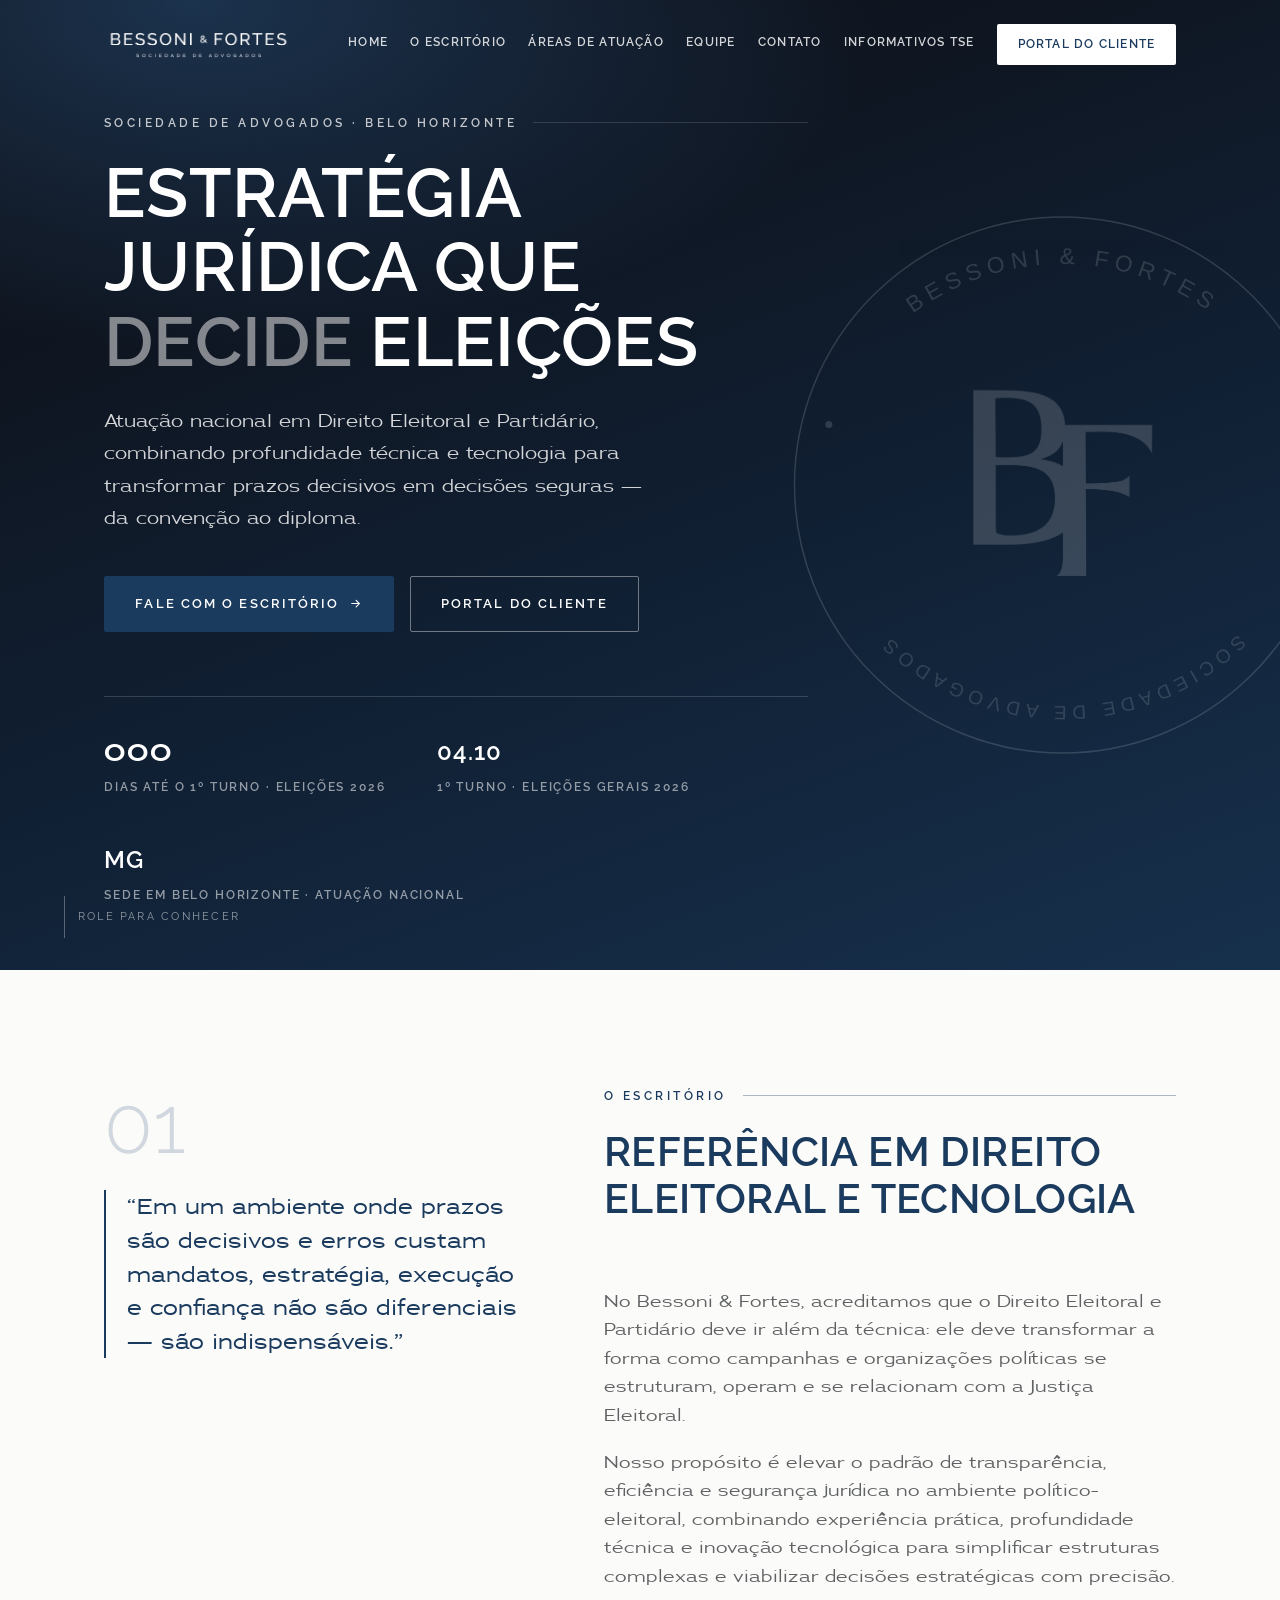
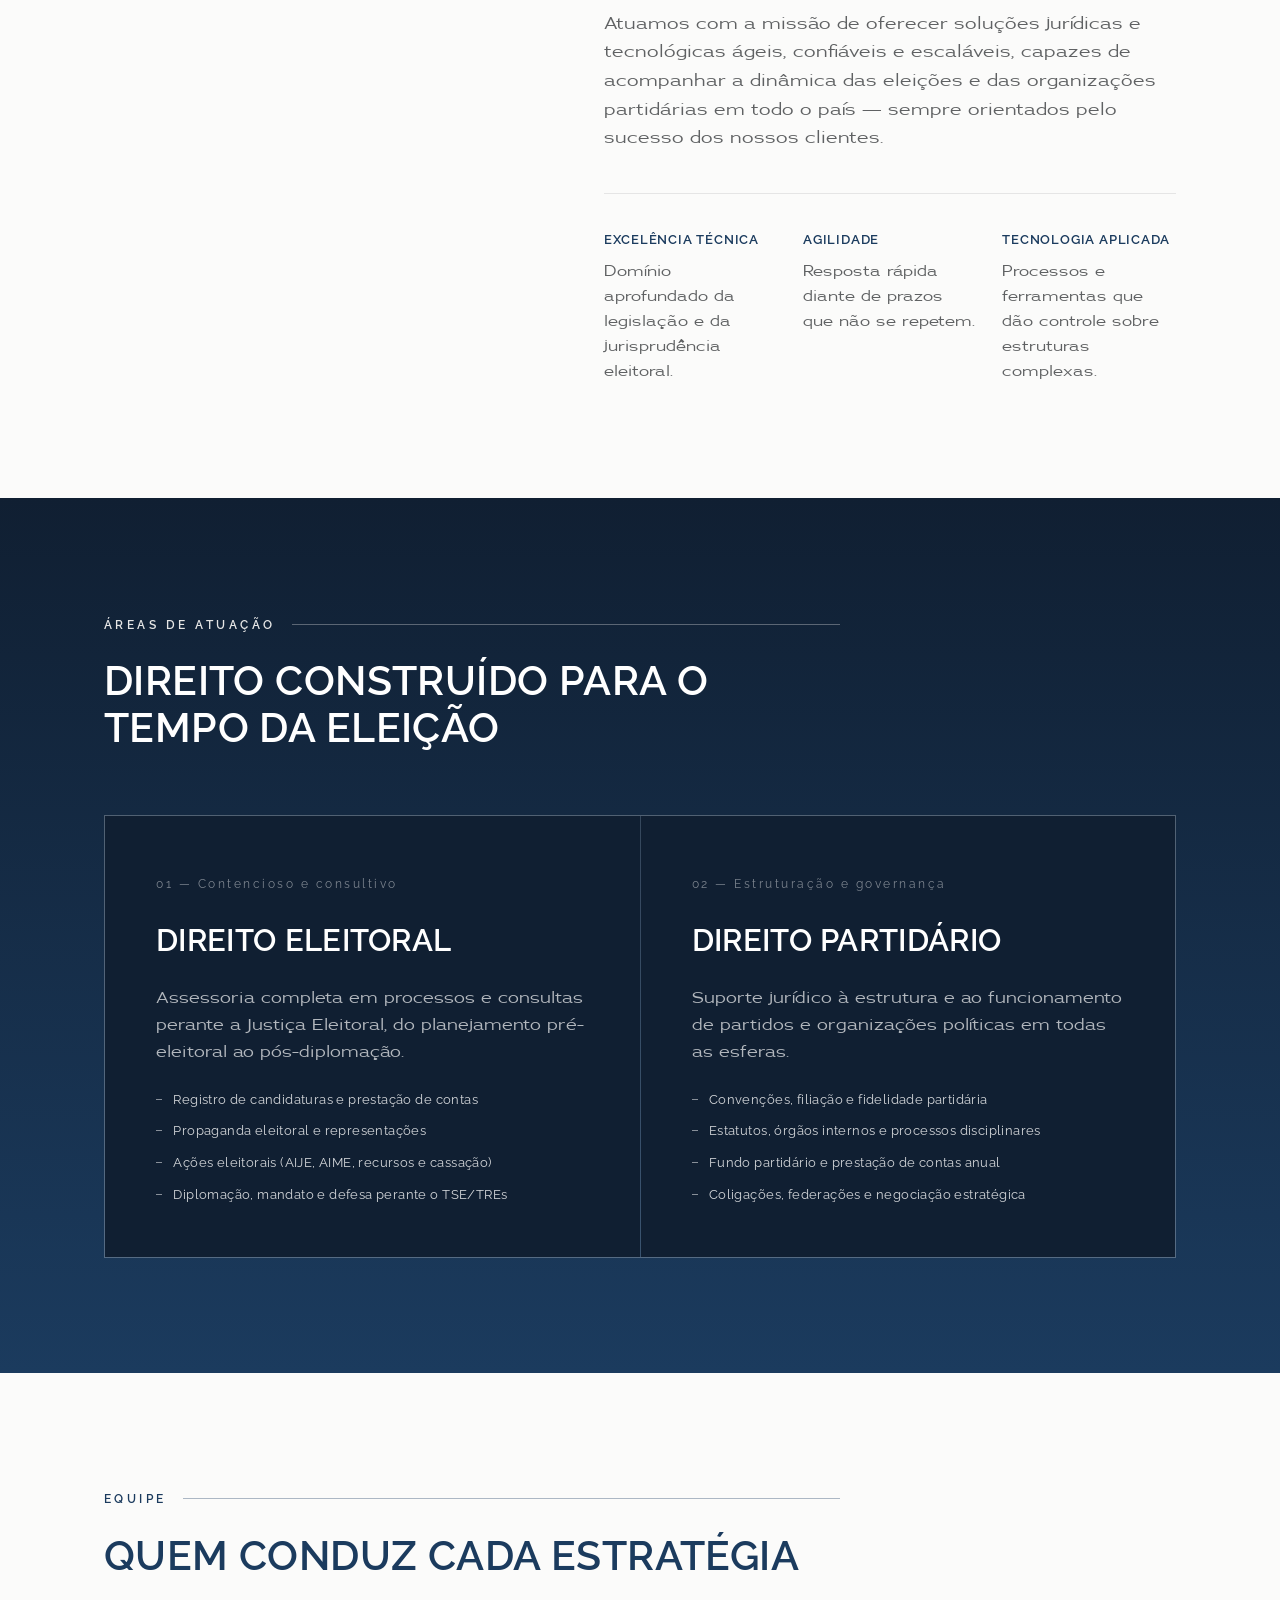
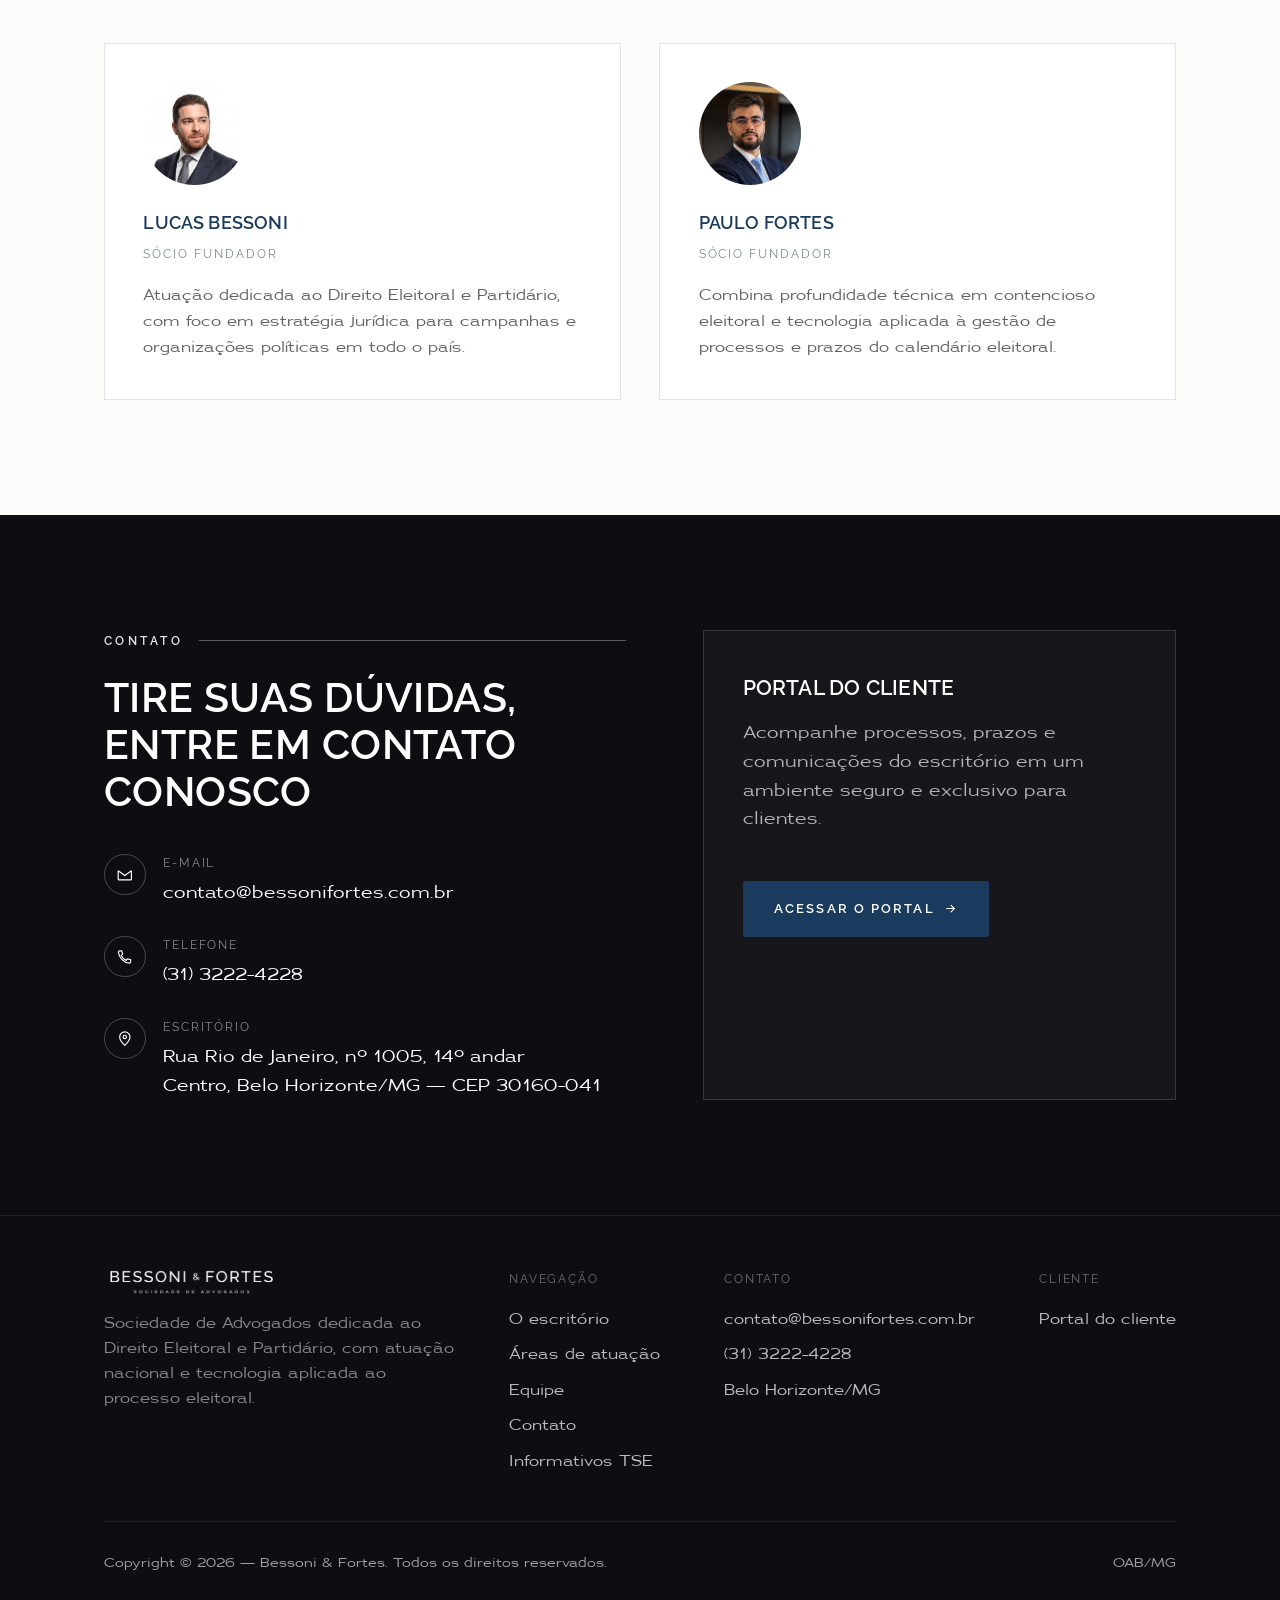
==== commit 24be463c: "Fonte número" ====
--- a/index.html
+++ b/index.html
@@ -6,7 +6,7 @@
 <title>Bessoni &amp; Fortes — Sociedade de Advogados | Direito Eleitoral e Partidário</title>
 <meta name="description" content="Bessoni &amp; Fortes Sociedade de Advogados. Atuação nacional em Direito Eleitoral e Partidário, com segurança técnica, agilidade e tecnologia aplicada ao processo eleitoral.">
 <link rel="icon" type="image/png" href="assets/img/bf-mark-navy.png">
-<link rel="stylesheet" href="css/style.css?v=6">
+<link rel="stylesheet" href="css/style.css?v=13">
 </head>
 <body>
 
--- a/css/style.css
+++ b/css/style.css
@@ -84,6 +84,7 @@
 }
 
 *, *::before, *::after{ box-sizing: border-box; }
+[hidden]{ display: none !important; }
 html{ scroll-behavior: smooth; }
 @media (prefers-reduced-motion: reduce){
   html{ scroll-behavior: auto; }
@@ -406,6 +407,9 @@
   letter-spacing: .04em;
   color: var(--white);
   font-variant-numeric: tabular-nums;
+}
+.hero-meta-item .num[data-election-countdown]{
+  font-family: var(--font-body);
 }
 .hero-meta-item .label{
   display: block;
@@ -900,3 +904,415 @@
   .auth-page{ grid-template-columns: 1fr; }
   .auth-visual{ display: none; }
 }
+
+/* ---------------------------------------------------------
+   Portal (área interna: painel do cliente / admin do escritório)
+   Layout em sidebar lateral fixa (colapsa para barra no topo em telas
+   estreitas).
+   --------------------------------------------------------- */
+.portal-shell{
+  min-height: 100svh;
+  background: var(--paper);
+  display: flex;
+}
+
+.portal-sidebar{
+  position: sticky;
+  top: 0;
+  align-self: flex-start;
+  flex: none;
+  width: 15rem;
+  height: 100svh;
+  overflow-y: auto;
+  background: var(--navy-deep);
+  color: var(--white);
+  display: flex;
+  flex-direction: column;
+  padding: 1.6rem 1.3rem;
+  z-index: 20;
+}
+.portal-brand{ display: inline-block; margin-bottom: 2.2rem; }
+.portal-brand img{ height: 22px; width: auto; max-width: none; }
+
+.portal-nav{ display: flex; flex-direction: column; gap: .2rem; flex: 1; }
+.portal-nav-link{
+  display: block;
+  font-family: var(--font-display);
+  font-size: .78rem;
+  font-weight: 600;
+  letter-spacing: .08em;
+  text-transform: uppercase;
+  color: rgba(255,255,255,.68);
+  padding: .7rem .8rem;
+  border-radius: 2px;
+  border-left: 2px solid transparent;
+  transition: color .3s var(--ease), background .3s var(--ease), border-color .3s var(--ease);
+}
+.portal-nav-link:hover{ color: var(--white); background: rgba(255,255,255,.06); }
+.portal-nav-link.is-active{ color: var(--white); background: rgba(255,255,255,.08); border-left-color: var(--white); }
+
+.portal-sidebar-foot{
+  border-top: 1px solid rgba(255,255,255,.12);
+  padding-top: 1.2rem;
+  margin-top: 1.2rem;
+  display: flex;
+  flex-direction: column;
+  gap: .8rem;
+}
+.portal-who{
+  display: flex;
+  flex-direction: column;
+  gap: .5rem;
+  font-family: var(--font-display);
+  font-size: .8rem;
+  color: rgba(255,255,255,.75);
+}
+.portal-who .tag{
+  align-self: flex-start;
+  font-size: .68rem;
+  letter-spacing: .1em;
+  text-transform: uppercase;
+  padding: .2rem .55rem;
+  border: 1px solid rgba(255,255,255,.3);
+  border-radius: 2px;
+  color: rgba(255,255,255,.75);
+}
+.portal-logout{
+  font-family: var(--font-display);
+  font-size: .74rem;
+  font-weight: 600;
+  letter-spacing: .1em;
+  text-transform: uppercase;
+  color: rgba(255,255,255,.75);
+  background: none;
+  border: 1px solid rgba(255,255,255,.3);
+  padding: .55rem 1rem;
+  border-radius: 2px;
+  cursor: pointer;
+  text-align: center;
+  transition: color .3s var(--ease), border-color .3s var(--ease);
+}
+.portal-logout:hover{ color: var(--white); border-color: var(--white); }
+
+.portal-content{ flex: 1; min-width: 0; }
+.portal-main{
+  max-width: 78rem;
+  margin: 0 auto;
+  padding: clamp(2rem, 4vw, 3rem) clamp(1.3rem, 4vw, 3rem) 5rem;
+}
+
+@media (max-width: 860px){
+  .portal-shell{ flex-direction: column; }
+  .portal-sidebar{
+    position: sticky;
+    width: 100%;
+    height: auto;
+    flex-direction: row;
+    align-items: center;
+    flex-wrap: wrap;
+    gap: 1rem 1.6rem;
+    padding: 1rem 1.3rem;
+  }
+  .portal-brand{ margin-bottom: 0; }
+  .portal-nav{ flex-direction: row; flex: none; gap: .2rem; }
+  .portal-sidebar-foot{
+    flex-direction: row;
+    align-items: center;
+    border-top: none;
+    margin-top: 0;
+    padding-top: 0;
+    margin-left: auto;
+  }
+  .portal-who{ flex-direction: row; align-items: center; }
+}
+
+.portal-head{ margin-bottom: 2rem; }
+.portal-head h1{
+  font-size: clamp(1.5rem, 2.6vw, 2rem);
+  text-transform: uppercase;
+  font-weight: 600;
+}
+.portal-head p{ margin-top: .6rem; color: var(--ink-soft); max-width: 40rem; }
+
+.portal-stats{
+  display: grid;
+  grid-template-columns: repeat(auto-fit, minmax(11rem, 1fr));
+  gap: 1px;
+  background: var(--mist);
+  border: 1px solid var(--mist);
+  margin-bottom: 2.5rem;
+}
+.portal-stat{ background: var(--white); padding: 1.4rem 1.6rem; }
+.portal-stat .num{
+  display: block;
+  font-family: var(--font-display);
+  font-size: 2rem;
+  font-weight: 600;
+  color: var(--navy);
+  line-height: 1;
+}
+.portal-stat.is-alert .num{ color: #8a3b1f; }
+.portal-stat .label{
+  display: block;
+  margin-top: .5rem;
+  font-family: var(--font-display);
+  font-size: .72rem;
+  letter-spacing: .1em;
+  text-transform: uppercase;
+  color: var(--slate);
+}
+
+.portal-section{
+  background: var(--white);
+  border: 1px solid var(--mist);
+  padding: clamp(1.6rem, 3vw, 2.4rem);
+  margin-bottom: 2rem;
+}
+.portal-section h2{
+  font-size: 1.15rem;
+  text-transform: uppercase;
+  font-weight: 600;
+}
+.portal-section .portal-section-desc{
+  margin-top: .4rem;
+  color: var(--ink-soft);
+  font-size: .92rem;
+  max-width: 42rem;
+}
+
+.portal-toolbar{
+  display: flex;
+  flex-wrap: wrap;
+  gap: 1rem;
+  align-items: flex-end;
+  margin-bottom: 1.6rem;
+}
+.portal-toolbar .field{ margin-top: 0; min-width: 11rem; flex: 1 1 11rem; }
+
+.field select{
+  width: 100%;
+  font-family: var(--font-body);
+  font-size: 1rem;
+  padding: .8rem 1rem;
+  border: 1px solid #cfd3d4;
+  background: var(--white);
+  color: var(--ink);
+  border-radius: 2px;
+}
+.field select:focus{
+  outline: none;
+  border-color: var(--navy);
+  box-shadow: 0 0 0 3px rgba(27,59,94,.12);
+}
+
+.form-grid{
+  display: grid;
+  grid-template-columns: repeat(auto-fit, minmax(13rem, 1fr));
+  gap: 0 1.4rem;
+}
+
+.table-wrap{ overflow-x: auto; }
+.portal-table{
+  width: 100%;
+  border-collapse: collapse;
+  font-size: .92rem;
+  min-width: 40rem;
+}
+.portal-table th{
+  text-align: left;
+  font-family: var(--font-display);
+  font-size: .7rem;
+  font-weight: 600;
+  letter-spacing: .08em;
+  text-transform: uppercase;
+  color: var(--slate);
+  padding: .7rem .8rem;
+  border-bottom: 1px solid var(--mist);
+  white-space: nowrap;
+}
+.portal-table td{
+  padding: .8rem;
+  border-bottom: 1px solid var(--mist);
+  vertical-align: top;
+}
+.portal-table tbody tr:hover{ background: rgba(27,59,94,.03); cursor: default; }
+.portal-table tr.is-clickable:hover{ cursor: pointer; }
+
+.status-badge{
+  display: inline-flex;
+  align-items: center;
+  gap: .4rem;
+  font-family: var(--font-display);
+  font-size: .68rem;
+  font-weight: 600;
+  letter-spacing: .06em;
+  text-transform: uppercase;
+  padding: .3rem .6rem;
+  border-radius: 2px;
+}
+.status-badge::before{ content:""; width: 6px; height: 6px; border-radius: 50%; background: currentColor; }
+.status-badge.pendente{ background: rgba(128,139,140,.14); color: var(--slate); }
+.status-badge.vencida{ background: rgba(138,59,31,.12); color: #8a3b1f; }
+.status-badge.cumprida{ background: rgba(27,59,94,.1); color: var(--navy); }
+
+.empty-row td{ color: var(--slate); font-style: italic; text-align: center; padding: 1.6rem; }
+
+.portal-form-actions{
+  margin-top: 1.4rem;
+  display: flex;
+  align-items: center;
+  gap: 1rem;
+}
+.portal-inline-msg{ font-size: .86rem; color: var(--ink-soft); }
+.portal-inline-msg.is-error{ color: #8a3b1f; }
+
+.portal-inline-link{
+  font-family: var(--font-display);
+  font-size: .78rem;
+  font-weight: 600;
+  letter-spacing: .04em;
+  color: var(--navy);
+  background: none;
+  border: none;
+  padding: .8rem 0;
+  cursor: pointer;
+  text-decoration: underline;
+  text-underline-offset: .2em;
+}
+.portal-inline-link:hover{ color: var(--navy-deep); }
+
+.credential-box{
+  display: none;
+  margin-top: 1.4rem;
+  padding: 1.2rem 1.4rem;
+  background: rgba(27,59,94,.05);
+  border: 1px solid rgba(27,59,94,.2);
+}
+.credential-box.is-visible{ display: block; }
+.credential-box p{ font-size: .86rem; color: var(--ink-soft); margin-bottom: .8rem; }
+.credential-row{
+  display: flex;
+  align-items: center;
+  gap: .8rem;
+  flex-wrap: wrap;
+  margin-bottom: .5rem;
+}
+.credential-row .k{
+  font-family: var(--font-display);
+  font-size: .7rem;
+  font-weight: 600;
+  letter-spacing: .1em;
+  text-transform: uppercase;
+  color: var(--slate);
+  width: 4.5rem;
+  flex: none;
+}
+.credential-row .v{
+  font-family: monospace;
+  font-size: .95rem;
+  color: var(--navy);
+  background: var(--white);
+  border: 1px solid var(--mist);
+  padding: .4rem .7rem;
+}
+.credential-row button{
+  font-family: var(--font-display);
+  font-size: .7rem;
+  font-weight: 600;
+  letter-spacing: .06em;
+  text-transform: uppercase;
+  background: none;
+  border: 1px solid rgba(27,59,94,.3);
+  color: var(--navy);
+  padding: .4rem .7rem;
+  cursor: pointer;
+  border-radius: 2px;
+}
+.credential-row button:hover{ background: rgba(27,59,94,.08); }
+
+/* --- Chips / cabeçalho de "processo" (case) --- */
+.chip{
+  display: inline-flex;
+  align-items: center;
+  font-family: var(--font-display);
+  font-size: .68rem;
+  font-weight: 600;
+  letter-spacing: .06em;
+  text-transform: uppercase;
+  padding: .3rem .6rem;
+  border-radius: 2px;
+  background: rgba(27,59,94,.08);
+  color: var(--navy);
+  white-space: nowrap;
+}
+.chip.is-navy{ background: var(--navy); color: var(--white); }
+.chip.is-slate{ background: rgba(128,139,140,.16); color: var(--slate); }
+
+.case-header{ margin-bottom: 2.2rem; }
+.case-header .back{ margin-bottom: 1rem; display: inline-block; }
+.case-header h1{
+  font-size: clamp(1.4rem, 2.6vw, 1.9rem);
+  text-transform: none;
+  font-weight: 600;
+  line-height: 1.3;
+}
+.case-chips{ display: flex; gap: .5rem; flex-wrap: wrap; margin-top: .8rem; }
+.case-meta{
+  margin-top: 1.1rem;
+  display: flex;
+  flex-wrap: wrap;
+  gap: .4rem 1.8rem;
+  font-size: .88rem;
+  color: var(--ink-soft);
+}
+.case-meta strong{ color: var(--ink); font-weight: 600; }
+
+.processo-layout{
+  display: grid;
+  grid-template-columns: 1fr 20rem;
+  gap: clamp(1.5rem, 3vw, 2.4rem);
+  align-items: start;
+}
+@media (max-width: 900px){
+  .processo-layout{ grid-template-columns: 1fr; }
+}
+
+.sidebar-card{
+  background: var(--white);
+  border: 1px solid var(--mist);
+  padding: 1.4rem 1.5rem;
+  margin-bottom: 1.4rem;
+}
+.sidebar-card h3{
+  font-family: var(--font-display);
+  font-size: .74rem;
+  font-weight: 600;
+  letter-spacing: .1em;
+  text-transform: uppercase;
+  color: var(--slate);
+  margin-bottom: 1rem;
+}
+.sidebar-card .empty-note{ font-size: .88rem; color: var(--ink-soft); font-style: italic; }
+.sidebar-list{ display: grid; gap: .8rem; }
+.sidebar-item{
+  padding-bottom: .8rem;
+  border-bottom: 1px solid var(--mist);
+  font-size: .9rem;
+}
+.sidebar-item:last-child{ border-bottom: none; padding-bottom: 0; }
+.sidebar-item .t{ color: var(--ink); }
+.sidebar-item .d{ margin-top: .25rem; color: var(--ink-soft); font-size: .82rem; }
+
+/* --- Lista de processos com busca e status (página do cliente) --- */
+.case-row{
+  display: block;
+  padding: 1rem 0;
+  border-bottom: 1px solid var(--mist);
+  color: inherit;
+}
+.case-row:hover .case-row-title{ text-decoration: underline; }
+.case-row-top{ display: flex; justify-content: space-between; gap: 1rem; flex-wrap: wrap; }
+.case-row-title{ font-weight: 600; color: var(--navy); font-size: 1rem; }
+.case-row-date{ font-size: .82rem; color: var(--slate); white-space: nowrap; }
+.case-row-sub{ margin-top: .3rem; font-size: .85rem; color: var(--ink-soft); }
+.case-row-chips{ margin-top: .6rem; display: flex; gap: .4rem; flex-wrap: wrap; }
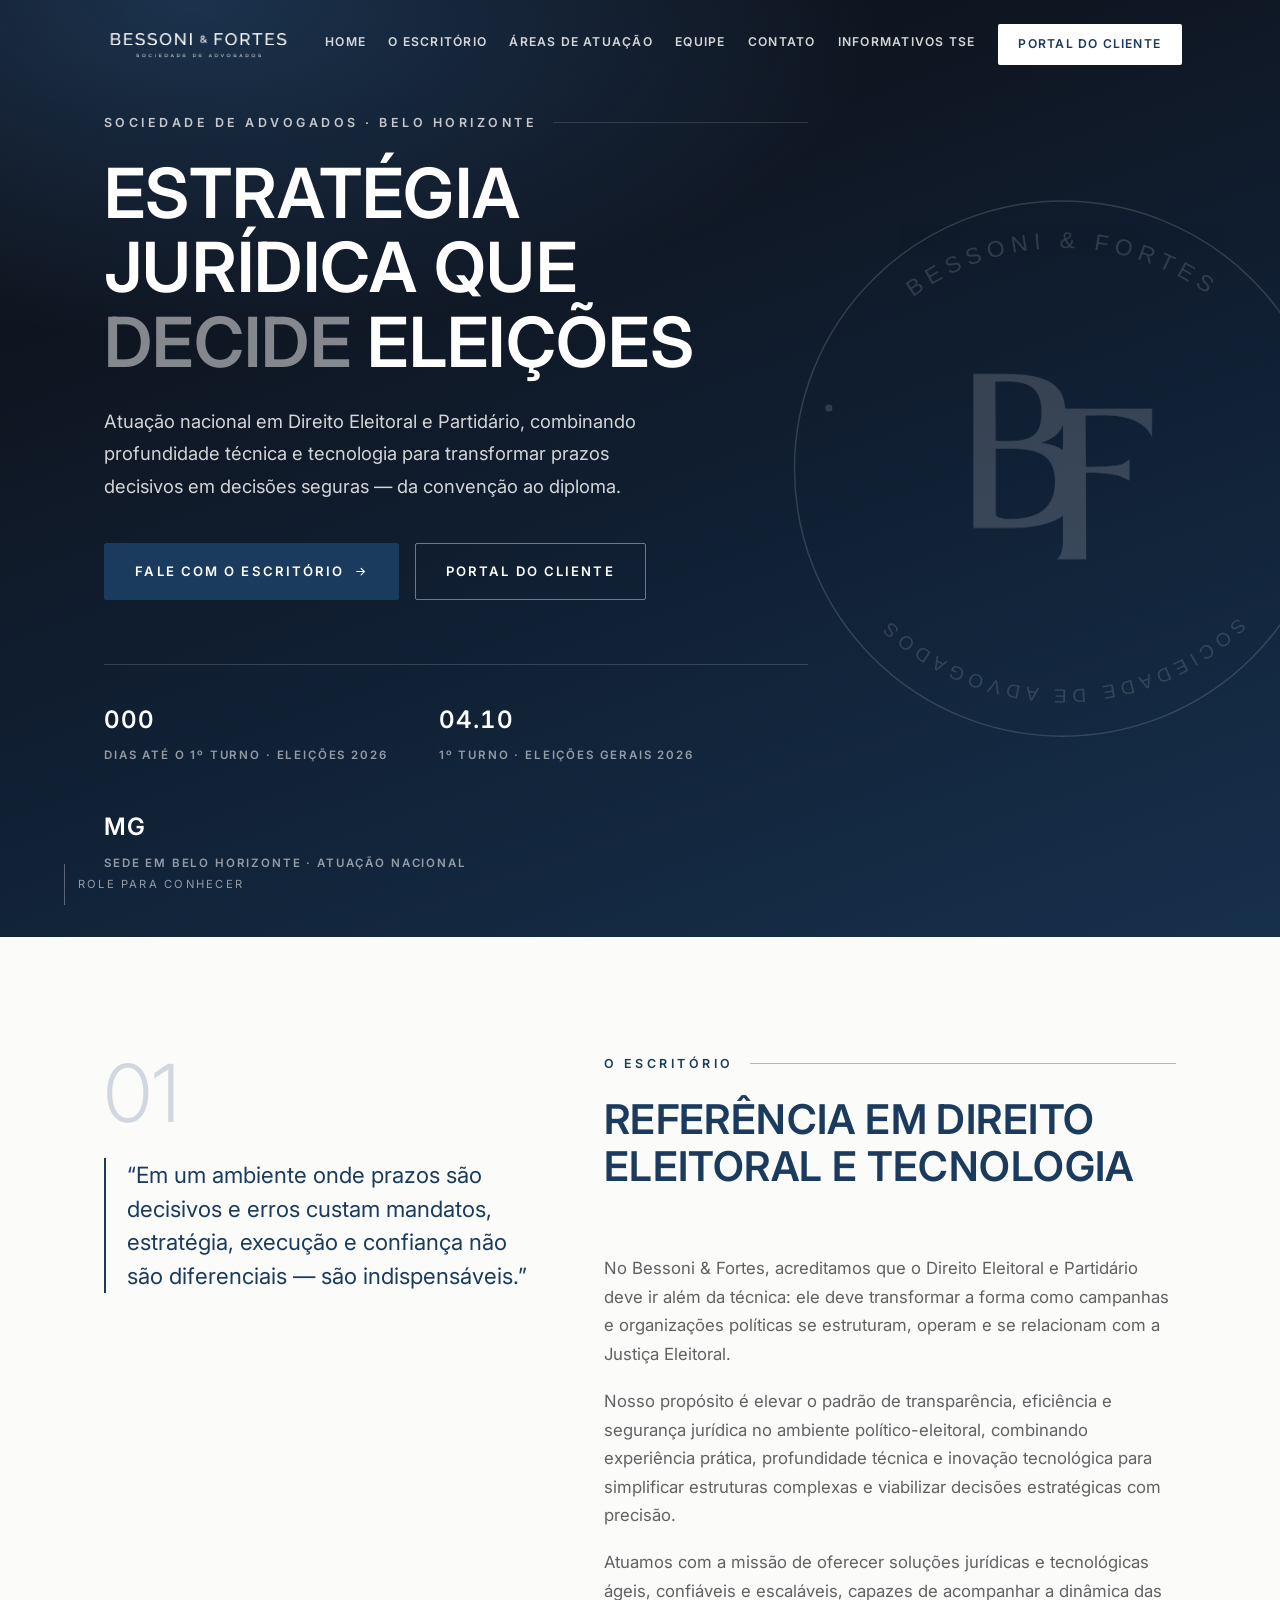
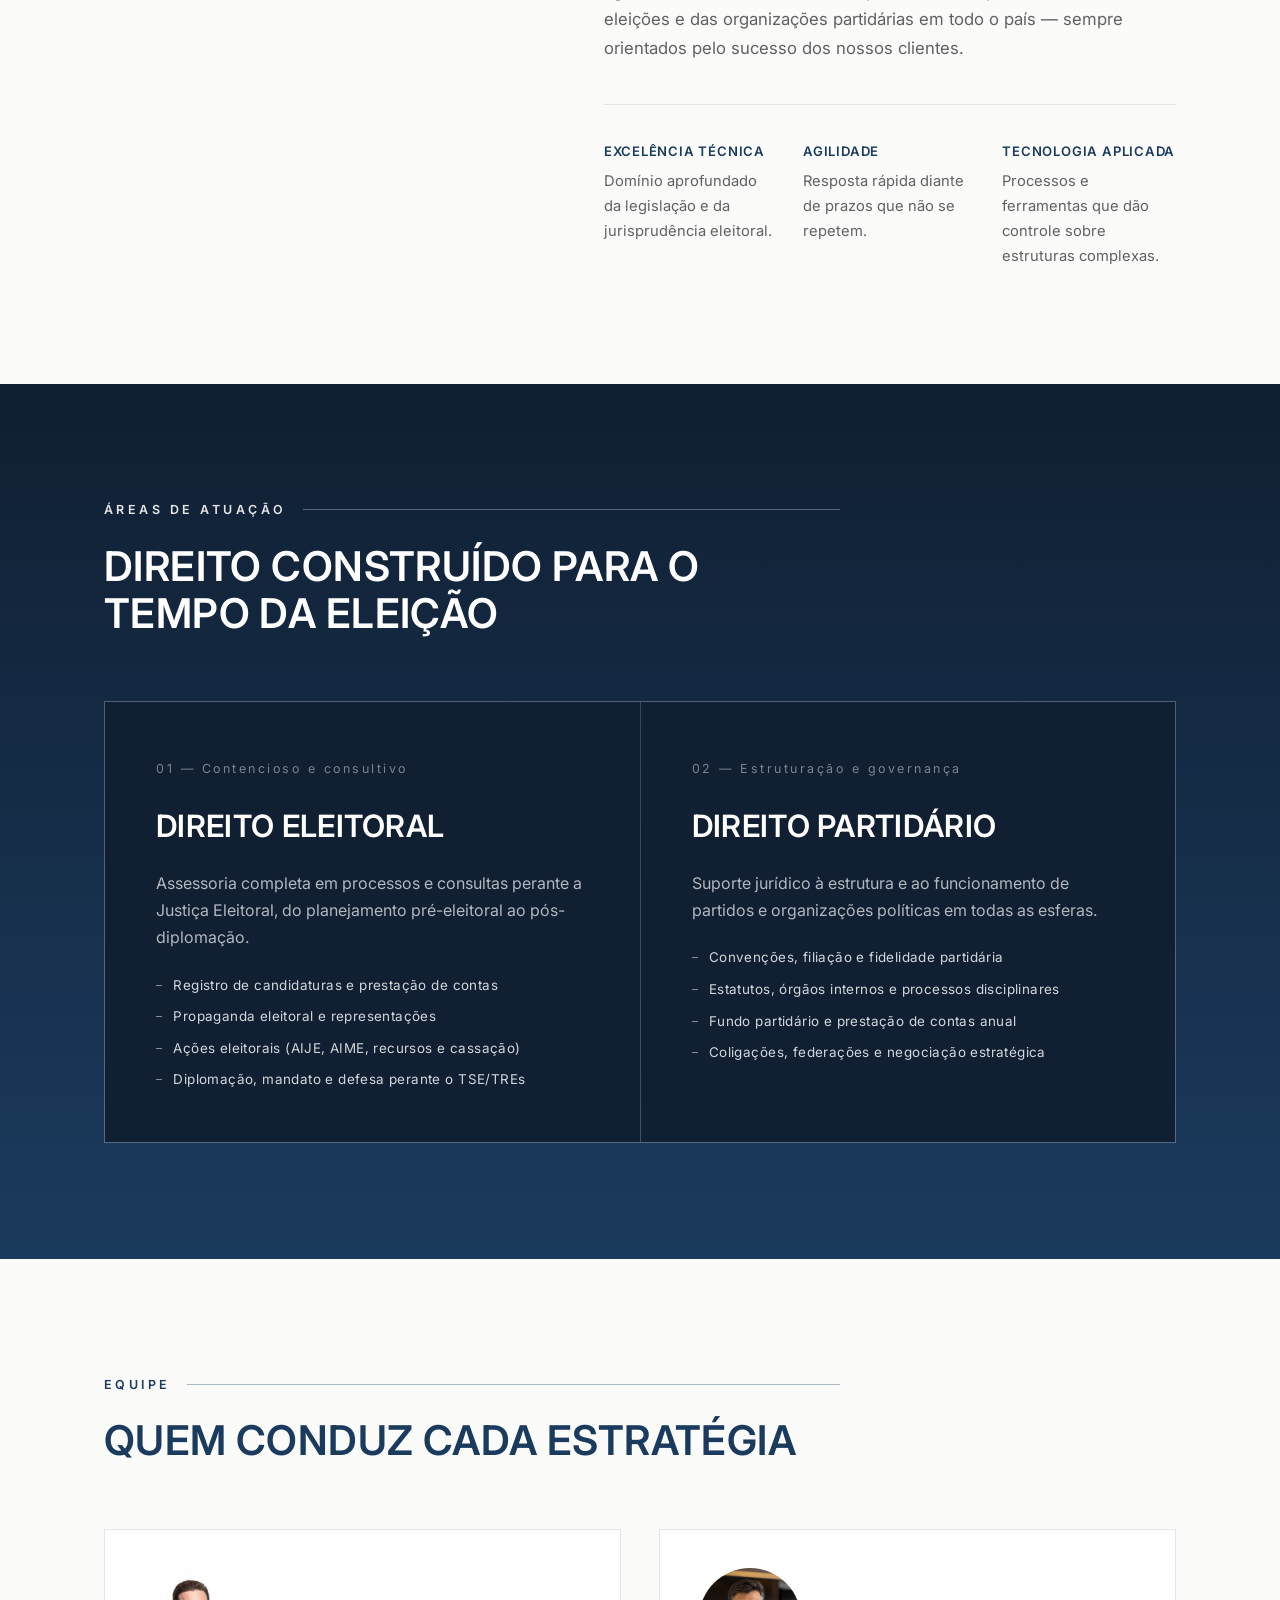
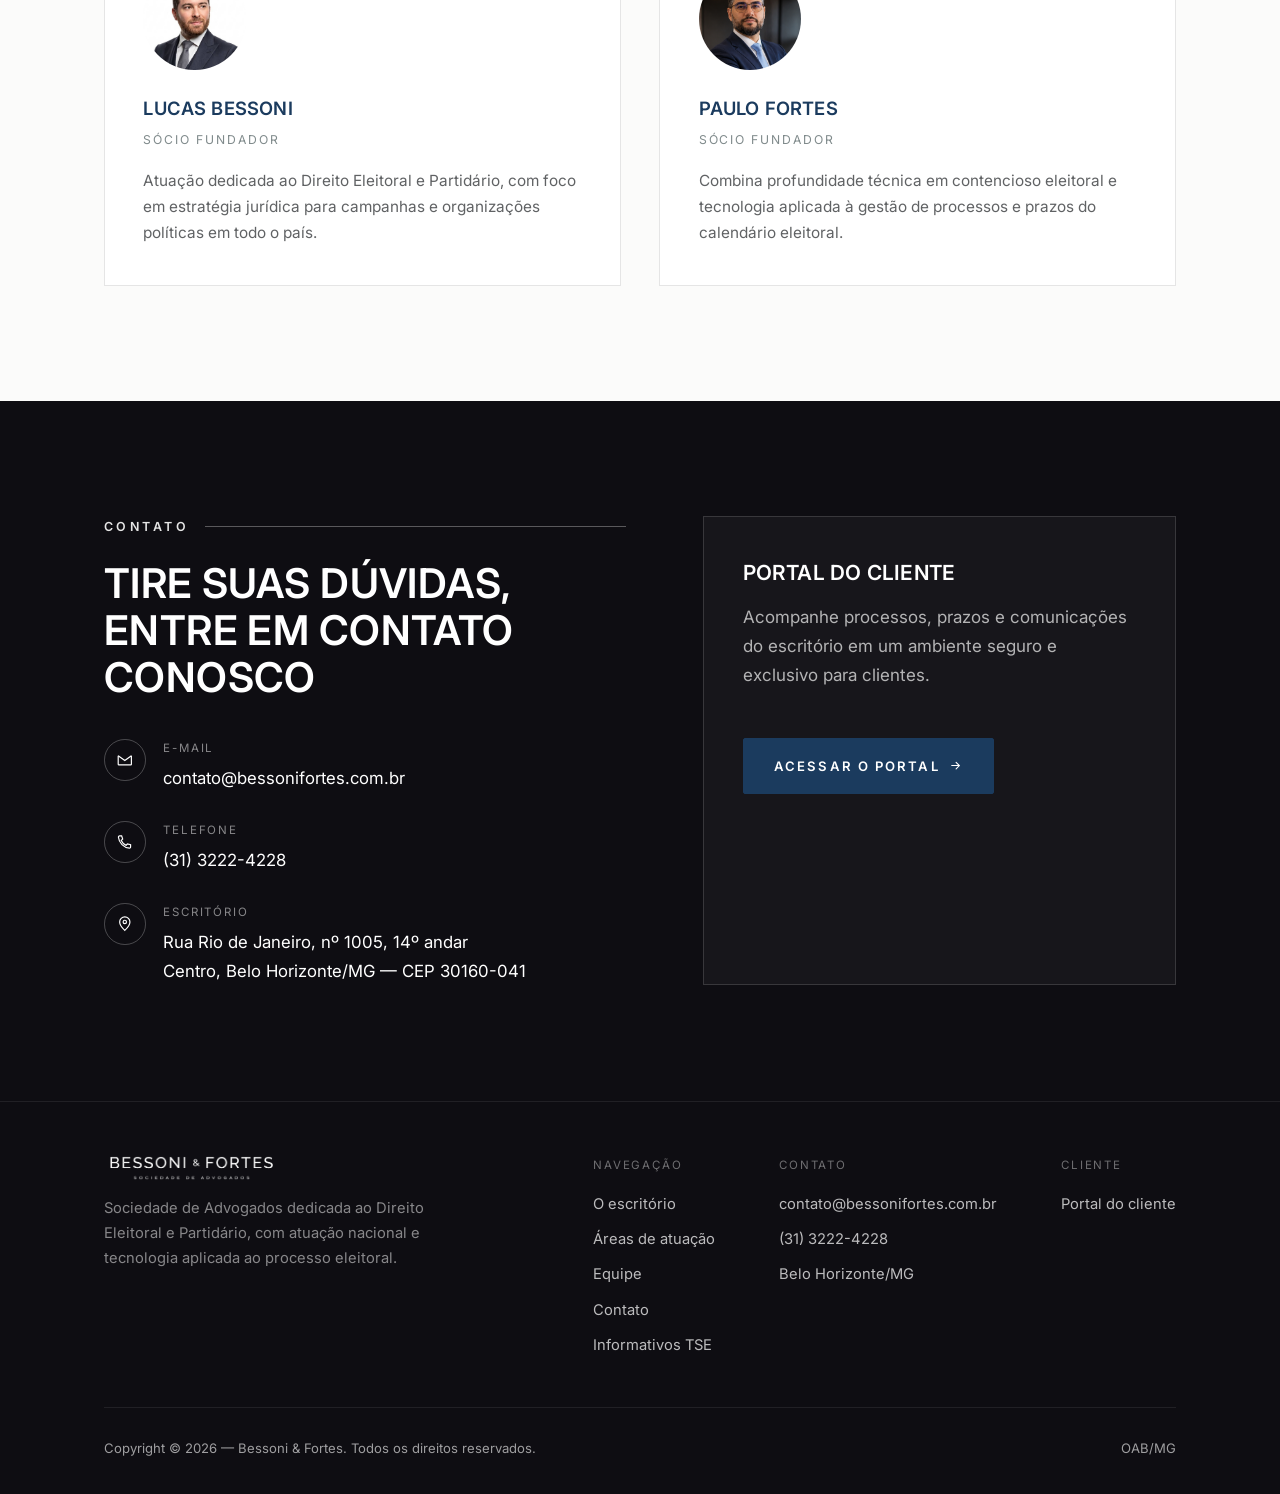
==== commit ba691de2: "Troca a fonte do site inteiro para Inter (variable font) Substitui Raleway (font-display) e Adrianna" ====
--- a/index.html
+++ b/index.html
@@ -6,7 +6,7 @@
 <title>Bessoni &amp; Fortes — Sociedade de Advogados | Direito Eleitoral e Partidário</title>
 <meta name="description" content="Bessoni &amp; Fortes Sociedade de Advogados. Atuação nacional em Direito Eleitoral e Partidário, com segurança técnica, agilidade e tecnologia aplicada ao processo eleitoral.">
 <link rel="icon" type="image/png" href="assets/img/bf-mark-navy.png">
-<link rel="stylesheet" href="css/style.css?v=13">
+<link rel="stylesheet" href="css/style.css?v=17">
 </head>
 <body>
 
--- a/css/style.css
+++ b/css/style.css
@@ -4,59 +4,17 @@
    ============================================================ */
 
 @font-face {
-  font-family: "Raleway";
-  src: url("../assets/fonts/Raleway-Light.ttf") format("truetype");
-  font-weight: 300;
+  font-family: "Inter";
+  src: url("../assets/fonts/Inter-VariableFont_opsz,wght.ttf") format("truetype");
+  font-weight: 100 900;
   font-style: normal;
   font-display: swap;
 }
 @font-face {
-  font-family: "Raleway";
-  src: url("../assets/fonts/Raleway-Regular.ttf") format("truetype");
-  font-weight: 400;
-  font-style: normal;
-  font-display: swap;
-}
-@font-face {
-  font-family: "Raleway";
-  src: url("../assets/fonts/Raleway-Medium.ttf") format("truetype");
-  font-weight: 500;
-  font-style: normal;
-  font-display: swap;
-}
-@font-face {
-  font-family: "Raleway";
-  src: url("../assets/fonts/Raleway-SemiBold.ttf") format("truetype");
-  font-weight: 600;
-  font-style: normal;
-  font-display: swap;
-}
-@font-face {
-  font-family: "Raleway";
-  src: url("../assets/fonts/Raleway-Bold.ttf") format("truetype");
-  font-weight: 700;
-  font-style: normal;
-  font-display: swap;
-}
-@font-face {
-  font-family: "Adrianna Extended";
-  src: url("../assets/fonts/AdriannaExtended-Light.ttf") format("truetype");
-  font-weight: 300;
-  font-style: normal;
-  font-display: swap;
-}
-@font-face {
-  font-family: "Adrianna Extended";
-  src: url("../assets/fonts/adriannaextended-regular.ttf") format("truetype");
-  font-weight: 400;
-  font-style: normal;
-  font-display: swap;
-}
-@font-face {
-  font-family: "Adrianna Extended";
-  src: url("../assets/fonts/adriannaextended-demibold.ttf") format("truetype");
-  font-weight: 600;
-  font-style: normal;
+  font-family: "Inter";
+  src: url("../assets/fonts/Inter-Italic-VariableFont_opsz,wght.ttf") format("truetype");
+  font-weight: 100 900;
+  font-style: italic;
   font-display: swap;
 }
 
@@ -74,8 +32,8 @@
   --ink: #14171A;
   --ink-soft: rgba(20,23,26,.68);
 
-  --font-display: "Raleway", "Segoe UI", sans-serif;
-  --font-body: "Adrianna Extended", "Segoe UI", sans-serif;
+  --font-display: "Inter", "Segoe UI", sans-serif;
+  --font-body: "Inter", "Segoe UI", sans-serif;
 
   --container: 1200px;
   --gutter: clamp(1.5rem, 5vw, 4rem);
@@ -213,6 +171,9 @@
 .btn-ghost-light{ background: transparent; color: var(--navy); border-color: rgba(27,59,94,.35); }
 .btn-ghost-light:hover{ background: rgba(27,59,94,.06); border-color: var(--navy); }
 
+.btn-danger{ background: transparent; color: #8a3b1f; border-color: rgba(138,59,31,.4); }
+.btn-danger:hover{ background: rgba(138,59,31,.08); border-color: #8a3b1f; }
+
 .btn-block{ width: 100%; justify-content: center; }
 
 /* ---------------------------------------------------------
@@ -723,7 +684,9 @@
 .page-hero{
   padding-top: 10rem;
   padding-bottom: 4rem;
-  background: linear-gradient(160deg, var(--void), var(--navy-deep));
+  background:
+    radial-gradient(ellipse 90% 60% at 15% 0%, rgba(38,80,124,.55), transparent 60%),
+    linear-gradient(160deg, var(--void) 0%, var(--navy-deep) 55%, var(--navy) 130%);
   color: var(--white);
 }
 .page-hero h1{
@@ -1036,20 +999,22 @@
 
 .portal-stats{
   display: grid;
-  grid-template-columns: repeat(auto-fit, minmax(11rem, 1fr));
+  grid-template-columns: repeat(auto-fit, minmax(13rem, 1fr));
   gap: 1px;
   background: var(--mist);
   border: 1px solid var(--mist);
   margin-bottom: 2.5rem;
 }
-.portal-stat{ background: var(--white); padding: 1.4rem 1.6rem; }
+.portal-stats.is-2col{ grid-template-columns: repeat(2, 1fr); }
+.portal-stat{ background: var(--white); padding: 1.4rem 1.5rem; min-width: 0; }
 .portal-stat .num{
   display: block;
-  font-family: var(--font-display);
-  font-size: 2rem;
+  font-family: var(--font-body);
+  font-size: clamp(.9rem, 1.3vw, 1.25rem);
   font-weight: 600;
   color: var(--navy);
-  line-height: 1;
+  line-height: 1.2;
+  white-space: nowrap;
 }
 .portal-stat.is-alert .num{ color: #8a3b1f; }
 .portal-stat .label{
@@ -1181,6 +1146,86 @@
 }
 .portal-inline-link:hover{ color: var(--navy-deep); }
 
+/* Passo 1 do cadastro: "o que você deseja cadastrar" */
+.categoria-grid{
+  display: grid;
+  grid-template-columns: repeat(auto-fit, minmax(11rem, 1fr));
+  gap: .8rem;
+  margin-top: 1rem;
+}
+.categoria-btn{
+  font-family: var(--font-display);
+  font-size: .85rem;
+  font-weight: 600;
+  letter-spacing: .03em;
+  text-align: left;
+  padding: 1.1rem 1.2rem;
+  border: 1px solid #cfd3d4;
+  border-radius: 2px;
+  background: var(--white);
+  color: var(--ink);
+  cursor: pointer;
+  transition: border-color .2s var(--ease), background .2s var(--ease), color .2s var(--ease);
+}
+.categoria-btn:hover{ border-color: var(--navy); }
+.categoria-btn.is-active{ border-color: var(--navy); background: var(--navy); color: var(--white); }
+
+/* Combobox pesquisável (partido) */
+.combo-list{
+  position: absolute;
+  z-index: 30;
+  top: calc(100% + .3rem);
+  left: 0;
+  right: 0;
+  max-height: 14rem;
+  overflow-y: auto;
+  background: var(--white);
+  border: 1px solid #cfd3d4;
+  border-radius: 2px;
+  box-shadow: 0 10px 30px -16px rgba(14,13,18,.35);
+}
+.combo-option{ padding: .65rem 1rem; font-size: .92rem; cursor: pointer; }
+.combo-option:hover{ background: rgba(27,59,94,.06); }
+.combo-empty{ padding: .65rem 1rem; font-size: .86rem; color: var(--slate); }
+
+.field input[readonly]{ background: rgba(27,59,94,.04); color: var(--ink-soft); cursor: default; }
+.field-hint{ margin-top: .5rem; font-size: .82rem; color: var(--ink-soft); }
+.field-hint.is-error{ color: #8a3b1f; }
+
+/* Modal genérico (ex: novo partido) */
+.portal-modal-backdrop{
+  position: fixed;
+  inset: 0;
+  background: rgba(16,31,50,.55);
+  display: flex;
+  align-items: center;
+  justify-content: center;
+  z-index: 100;
+  padding: 1.5rem;
+}
+.portal-modal-backdrop[hidden]{ display: none; }
+.portal-modal{
+  background: var(--white);
+  border-radius: 2px;
+  padding: 1.8rem;
+  width: 100%;
+  max-width: 26rem;
+  box-shadow: 0 20px 60px -20px rgba(14,13,18,.5);
+}
+.portal-modal h3{
+  font-family: var(--font-display);
+  color: var(--navy);
+  font-size: 1.05rem;
+  margin: 0 0 .4rem;
+}
+.portal-modal-actions{
+  display: flex;
+  justify-content: flex-end;
+  align-items: center;
+  gap: 1rem;
+  margin-top: 1.4rem;
+}
+
 .credential-box{
   display: none;
   margin-top: 1.4rem;
@@ -1267,15 +1312,38 @@
 }
 .case-meta strong{ color: var(--ink); font-weight: 600; }
 
-.processo-layout{
+.processo-layout,
+.dashboard-layout{
   display: grid;
   grid-template-columns: 1fr 20rem;
   gap: clamp(1.5rem, 3vw, 2.4rem);
   align-items: start;
 }
 @media (max-width: 900px){
-  .processo-layout{ grid-template-columns: 1fr; }
-}
+  .processo-layout,
+  .dashboard-layout{ grid-template-columns: 1fr; }
+}
+
+.dashboard-grid{
+  display: grid;
+  grid-template-columns: repeat(auto-fit, minmax(17rem, 1fr));
+  gap: 1.6rem;
+  align-items: start;
+  margin-bottom: 2rem;
+}
+.dashboard-grid .portal-section{ margin-bottom: 0; }
+
+.stat-row{
+  display: flex;
+  justify-content: space-between;
+  gap: 1rem;
+  padding: .55rem 0;
+  border-bottom: 1px solid var(--mist);
+  font-size: .88rem;
+}
+.stat-row:last-child{ border-bottom: none; }
+.stat-row .label{ color: var(--ink-soft); }
+.stat-row .value{ font-weight: 600; color: var(--navy); white-space: nowrap; }
 
 .sidebar-card{
   background: var(--white);
@@ -1316,3 +1384,508 @@
 .case-row-date{ font-size: .82rem; color: var(--slate); white-space: nowrap; }
 .case-row-sub{ margin-top: .3rem; font-size: .85rem; color: var(--ink-soft); }
 .case-row-chips{ margin-top: .6rem; display: flex; gap: .4rem; flex-wrap: wrap; }
+
+/* ---------------------------------------------------------
+   Informativos TSE — painel de jurisprudência
+   --------------------------------------------------------- */
+.tse-section{ padding-top: clamp(3rem, 6vw, 5rem); }
+
+.tse-widget .eyebrow{ margin-bottom: 1rem; }
+
+.tse-widget .search-wrap{
+  display: flex;
+  flex-wrap: wrap;
+  gap: .7rem;
+  align-items: center;
+  margin-bottom: 1.6rem;
+}
+.tse-widget .search-input{
+  flex: 1 1 18rem;
+  min-width: 0;
+  font-family: var(--font-body);
+  font-size: .96rem;
+  padding: .75rem 1rem .75rem 2.5rem;
+  border: 1px solid #cfd3d4;
+  border-radius: 2px;
+  background: var(--white) url("data:image/svg+xml,%3Csvg xmlns='http://www.w3.org/2000/svg' width='16' height='16' fill='none' stroke='%23808B8C' stroke-width='2' viewBox='0 0 24 24'%3E%3Ccircle cx='11' cy='11' r='8'/%3E%3Cpath d='m21 21-4.35-4.35'/%3E%3C/svg%3E") no-repeat .9rem center;
+  color: var(--ink);
+  transition: border-color .3s var(--ease), box-shadow .3s var(--ease);
+}
+.tse-widget .search-input::placeholder{ color: var(--slate); }
+.tse-widget .search-input:focus{
+  outline: none;
+  border-color: var(--navy);
+  box-shadow: 0 0 0 3px rgba(27,59,94,.12);
+}
+.tse-widget .search-btn{
+  font-family: var(--font-display);
+  font-weight: 600;
+  font-size: .8rem;
+  letter-spacing: .06em;
+  padding: .78rem 1.5rem;
+  border-radius: 2px;
+  border: none;
+  background: var(--navy);
+  color: var(--white);
+  cursor: pointer;
+  white-space: nowrap;
+  transition: background .25s var(--ease);
+}
+.tse-widget .search-btn:hover{ background: var(--navy-deep); }
+.tse-widget .search-clear{
+  display: none;
+  font-family: var(--font-display);
+  font-weight: 600;
+  font-size: .78rem;
+  padding: .78rem 1.1rem;
+  border-radius: 2px;
+  border: 1px solid var(--mist);
+  background: var(--white);
+  color: var(--ink-soft);
+  cursor: pointer;
+  white-space: nowrap;
+}
+.tse-widget .search-clear:hover{ border-color: var(--navy); color: var(--navy); }
+.tse-widget .search-clear.visible{ display: block; }
+
+.tse-widget .tre-bar{
+  display: flex;
+  flex-wrap: wrap;
+  align-items: center;
+  gap: .5rem;
+  padding-bottom: 1.2rem;
+  margin-bottom: 1.2rem;
+  border-bottom: 1px solid var(--mist);
+}
+.tse-widget .tre-label{
+  font-family: var(--font-display);
+  font-size: .68rem;
+  font-weight: 700;
+  color: var(--ink-soft);
+  text-transform: uppercase;
+  letter-spacing: .1em;
+  margin-right: .3rem;
+  white-space: nowrap;
+}
+.tse-widget .tre-tag{
+  font-family: var(--font-display);
+  font-size: .76rem;
+  font-weight: 600;
+  padding: .35rem .85rem;
+  border-radius: 99px;
+  border: 1px solid rgba(128,139,140,.4);
+  background: var(--white);
+  color: var(--slate);
+  cursor: pointer;
+  white-space: nowrap;
+  transition: all .2s var(--ease);
+}
+.tse-widget .tre-tag.active{ background: var(--slate); color: var(--white); border-color: var(--slate); }
+.tse-widget .tre-tag:hover:not(.active){ border-color: var(--slate); color: #4b5563; }
+
+.tse-widget .info-select-wrap{
+  display: flex;
+  align-items: center;
+  gap: .7rem;
+  flex-wrap: wrap;
+  padding-bottom: 1.2rem;
+  margin-bottom: 1.2rem;
+  border-bottom: 1px solid var(--mist);
+}
+.tse-widget .info-select-label{
+  font-family: var(--font-display);
+  font-size: .72rem;
+  font-weight: 700;
+  color: var(--ink-soft);
+  text-transform: uppercase;
+  letter-spacing: .08em;
+  white-space: nowrap;
+}
+.tse-widget .info-select{
+  font-family: var(--font-body);
+  font-size: .9rem;
+  padding: .5rem 2rem .5rem .8rem;
+  border: 1px solid #cfd3d4;
+  border-radius: 2px;
+  background: var(--white) url("data:image/svg+xml,%3Csvg xmlns='http://www.w3.org/2000/svg' width='12' height='12' fill='none' stroke='%23808B8C' stroke-width='2' viewBox='0 0 24 24'%3E%3Cpath d='m6 9 6 6 6-6'/%3E%3C/svg%3E") no-repeat right .7rem center;
+  color: var(--ink);
+  cursor: pointer;
+  appearance: none;
+  min-width: 15rem;
+}
+.tse-widget .info-select:focus{ outline: none; border-color: var(--navy); }
+.tse-widget .info-select-count{ font-size: .82rem; color: var(--ink-soft); }
+
+.tse-widget .toolbar{
+  display: flex;
+  flex-wrap: wrap;
+  align-items: center;
+  gap: .8rem;
+  padding-bottom: 1.2rem;
+  margin-bottom: .6rem;
+}
+.tse-widget .filters{ display: flex; flex-wrap: wrap; gap: .5rem; flex: 1; }
+.tse-widget .tag{
+  font-family: var(--font-display);
+  font-size: .76rem;
+  font-weight: 600;
+  padding: .42rem 1rem;
+  border-radius: 99px;
+  border: 1px solid var(--mist);
+  background: var(--white);
+  color: var(--ink-soft);
+  cursor: pointer;
+  white-space: nowrap;
+  transition: all .2s var(--ease);
+}
+.tse-widget .tag.active{ background: var(--navy); color: var(--white); border-color: var(--navy); }
+.tse-widget .tag:hover:not(.active){ border-color: var(--navy); color: var(--navy); }
+.tse-widget .cnt{ font-size: .74rem; opacity: .7; margin-left: .15rem; }
+
+.tse-widget .bulk-btns{ display: flex; gap: .5rem; flex-shrink: 0; }
+.tse-widget .bulk-btn{
+  font-family: var(--font-display);
+  font-size: .76rem;
+  font-weight: 600;
+  padding: .42rem 1rem;
+  border-radius: 2px;
+  border: 1px solid var(--mist);
+  background: var(--white);
+  color: var(--navy);
+  cursor: pointer;
+  white-space: nowrap;
+  transition: all .2s var(--ease);
+}
+.tse-widget .bulk-btn:hover{ background: var(--navy); color: var(--white); border-color: var(--navy); }
+
+.tse-widget .legend{
+  display: flex;
+  flex-wrap: wrap;
+  gap: 1.1rem;
+  padding: 1rem 0 0;
+  font-family: var(--font-body);
+  font-size: .85rem;
+  color: var(--ink-soft);
+}
+.tse-widget .ldot{
+  display: inline-block;
+  width: 9px; height: 9px;
+  border-radius: 99px;
+  margin-right: .4rem;
+  vertical-align: middle;
+}
+
+.tse-widget .result-count{
+  padding: 1.2rem 0 0;
+  font-family: var(--font-display);
+  font-size: .76rem;
+  letter-spacing: .04em;
+  color: var(--ink-soft);
+}
+
+.tse-widget .list{
+  padding: .8rem 0 0;
+  display: flex;
+  flex-direction: column;
+  gap: .6rem;
+}
+
+.tse-widget .card{
+  border: 1px solid var(--mist);
+  border-radius: 3px;
+  background: var(--white);
+  overflow: hidden;
+  transition: border-color .25s var(--ease);
+}
+.tse-widget .card:hover{ border-color: var(--slate); }
+.tse-widget .card.open{ border-color: var(--navy); }
+
+.tse-widget .head{
+  display: flex;
+  align-items: center;
+  gap: .65rem;
+  padding: 1rem 1.1rem;
+  flex-wrap: wrap;
+  cursor: pointer;
+}
+.tse-widget .head:focus-visible{ outline: 2px solid var(--navy); outline-offset: -2px; }
+
+.tse-widget .pill{
+  font-family: var(--font-display);
+  font-size: .7rem;
+  font-weight: 600;
+  letter-spacing: .01em;
+  padding: .22rem .68rem;
+  border-radius: 99px;
+  white-space: nowrap;
+}
+.tse-widget .rbadge{
+  font-family: var(--font-display);
+  font-size: .7rem;
+  font-weight: 700;
+  padding: .22rem .68rem;
+  border-radius: 99px;
+  white-space: nowrap;
+}
+.tse-widget .origem-badge{
+  font-family: var(--font-display);
+  font-size: .68rem;
+  font-weight: 700;
+  padding: .18rem .6rem;
+  border-radius: 99px;
+  background: rgba(128,139,140,.16);
+  color: #3f4a4c;
+  white-space: nowrap;
+}
+.tse-widget .card-title{
+  font-family: var(--font-display);
+  font-size: .92rem;
+  font-weight: 600;
+  color: var(--ink);
+  line-height: 1.4;
+  flex: 1;
+  min-width: 200px;
+}
+.tse-widget .chev{
+  font-size: .7rem;
+  color: var(--slate);
+  transition: transform .25s var(--ease);
+  margin-left: auto;
+  flex-shrink: 0;
+}
+.tse-widget .card.open .chev{ transform: rotate(180deg); }
+
+.tse-widget .body{
+  display: none;
+  padding: 1.1rem 1.1rem 1.3rem;
+  border-top: 1px solid var(--mist);
+  background: rgba(20,23,26,.02);
+}
+.tse-widget .card.open .body{ display: block; }
+
+.tse-widget .card-section{ padding: .4rem 0; border-bottom: 1px solid var(--mist); }
+.tse-widget .card-section:last-of-type{ border-bottom: none; }
+.tse-widget .card-section-alt{ background: rgba(27,59,94,.035); margin: 0 -1.1rem; padding: .4rem 1.1rem; }
+
+.tse-widget .lbl{
+  font-family: var(--font-display);
+  font-size: .68rem;
+  font-weight: 700;
+  color: var(--navy);
+  text-transform: uppercase;
+  letter-spacing: .1em;
+  margin-top: 1.1rem;
+  margin-bottom: .4rem;
+  border-bottom: 1px solid var(--mist);
+  padding-bottom: .25rem;
+}
+.tse-widget .lbl:first-child{ margin-top: 0; }
+.tse-widget .val{
+  font-family: var(--font-body);
+  font-size: .96rem;
+  color: var(--ink);
+  line-height: 1.65;
+  background: var(--white);
+  padding: .6rem .75rem;
+  border-radius: 2px;
+  border: 1px solid var(--mist);
+}
+.tse-widget .val-sm{
+  font-family: var(--font-body);
+  font-size: .88rem;
+  color: var(--ink-soft);
+  line-height: 1.6;
+}
+.tse-widget .ref{
+  font-family: var(--font-body);
+  font-size: .82rem;
+  color: var(--slate);
+  margin-top: .8rem;
+  font-style: italic;
+}
+
+.tse-widget .btn-row{ display: flex; flex-wrap: wrap; gap: .6rem; margin-top: .9rem; }
+
+.tse-widget .integra-btn{
+  display: inline-flex;
+  align-items: center;
+  gap: .4rem;
+  font-family: var(--font-display);
+  font-size: .76rem;
+  font-weight: 600;
+  padding: .5rem 1.1rem;
+  border-radius: 2px;
+  border: 1px solid var(--navy);
+  background: var(--white);
+  color: var(--navy);
+  cursor: pointer;
+  transition: all .2s var(--ease);
+}
+.tse-widget .integra-btn:hover{ background: var(--navy); color: var(--white); }
+.tse-widget .integra-btn .iarrow{ font-size: .65rem; transition: transform .2s var(--ease); }
+.tse-widget .integra-panel{
+  display: none;
+  margin-top: .8rem;
+  padding: 1rem 1.1rem;
+  background: var(--white);
+  border: 1px solid var(--mist);
+  border-radius: 2px;
+  font-family: var(--font-body);
+  font-size: .88rem;
+  color: var(--ink-soft);
+  line-height: 1.65;
+  white-space: pre-wrap;
+  max-height: 26rem;
+  overflow-y: auto;
+}
+.tse-widget .integra-panel.visible{ display: block; }
+
+.tse-widget .conflict-btn{
+  display: inline-flex;
+  align-items: center;
+  gap: .4rem;
+  font-family: var(--font-display);
+  font-size: .76rem;
+  font-weight: 700;
+  padding: .5rem 1.1rem;
+  border-radius: 2px;
+  border: 1.5px solid #dc2626;
+  background: #fff7f7;
+  color: #dc2626;
+  cursor: pointer;
+  transition: all .2s var(--ease);
+}
+.tse-widget .conflict-btn:hover{ background: #dc2626; color: #fff; }
+.tse-widget .conflict-panel{
+  display: none;
+  margin-top: .8rem;
+  padding: 1rem 1.1rem;
+  background: #fff7f7;
+  border: 1.5px solid #fca5a5;
+  border-radius: 2px;
+}
+.tse-widget .conflict-panel.visible{ display: block; }
+.tse-widget .conflict-panel h4{
+  font-family: var(--font-display);
+  font-size: .82rem;
+  font-weight: 700;
+  color: #991b1b;
+  margin-bottom: .5rem;
+}
+.tse-widget .conflict-panel p{
+  font-family: var(--font-body);
+  font-size: .88rem;
+  color: var(--ink-soft);
+  line-height: 1.6;
+}
+
+.tse-widget mark{ background: #fef08a; border-radius: 2px; padding: 0 1px; }
+
+.tse-widget .pagination{
+  display: flex;
+  flex-wrap: wrap;
+  align-items: center;
+  justify-content: center;
+  gap: .5rem;
+  padding: 1.6rem 0 0;
+}
+.tse-widget .pag-btn{
+  font-family: var(--font-display);
+  font-size: .78rem;
+  font-weight: 600;
+  padding: .5rem 1rem;
+  border-radius: 2px;
+  border: 1px solid var(--mist);
+  background: var(--white);
+  color: var(--navy);
+  cursor: pointer;
+  min-width: 2.4rem;
+  transition: all .2s var(--ease);
+}
+.tse-widget .pag-btn:hover:not(:disabled){ background: var(--navy); color: var(--white); border-color: var(--navy); }
+.tse-widget .pag-btn.active{ background: var(--navy); color: var(--white); border-color: var(--navy); }
+.tse-widget .pag-btn:disabled{ opacity: .4; cursor: default; }
+.tse-widget .pag-ellipsis{ font-size: .9rem; color: var(--slate); padding: 0 .3rem; }
+.tse-widget .pag-info{ font-family: var(--font-body); font-size: .8rem; color: var(--ink-soft); width: 100%; text-align: center; margin-top: .3rem; }
+
+@media (max-width: 640px){
+  .tse-widget .card-title{ flex-basis: 100%; min-width: 0; order: 3; }
+  .tse-widget .search-wrap{ flex-direction: column; align-items: stretch; }
+  .tse-widget .search-btn, .tse-widget .search-clear{ width: 100%; text-align: center; }
+}
+
+/* --- Barra de fonte/versão (Informativos TSE) --- */
+.tse-source-bar{ background: var(--navy-deep); padding: 1.4rem 0; }
+.tse-source-inner{
+  display: flex;
+  flex-wrap: wrap;
+  justify-content: space-between;
+  gap: .6rem 1.5rem;
+  font-family: var(--font-display);
+  font-size: .8rem;
+  color: rgba(255,255,255,.72);
+}
+.tse-source-inner strong{ color: var(--white); }
+.tse-source-inner a{ color: var(--mist); font-weight: 600; }
+.tse-source-inner a:hover{ color: var(--white); text-decoration: underline; }
+
+/* --- Modal de isenção de responsabilidade --- */
+.disclaimer-overlay{
+  display: none;
+  position: fixed; inset: 0;
+  background: rgba(14,13,18,.65);
+  z-index: 9999;
+  overflow-y: auto;
+  padding: clamp(1.5rem, 6vw, 4rem) 1.2rem;
+}
+.disclaimer-overlay.visible{ display: block; }
+.disclaimer-box{
+  background: var(--white);
+  border-radius: 4px;
+  max-width: 42rem;
+  margin: 0 auto;
+  padding: clamp(1.8rem, 4vw, 2.6rem);
+  position: relative;
+}
+.disclaimer-box h2{
+  font-family: var(--font-display);
+  font-size: 1.15rem;
+  font-weight: 700;
+  color: var(--navy);
+  text-transform: uppercase;
+  letter-spacing: .03em;
+  margin-bottom: 1.2rem;
+}
+.disclaimer-box h3{
+  font-family: var(--font-display);
+  font-size: .92rem;
+  font-weight: 700;
+  color: var(--ink);
+  margin: 1.3rem 0 .5rem;
+}
+.disclaimer-box p{
+  font-family: var(--font-body);
+  font-size: .92rem;
+  color: var(--ink-soft);
+  line-height: 1.65;
+  margin-bottom: .6rem;
+}
+.disclaimer-box ul{
+  font-family: var(--font-body);
+  font-size: .92rem;
+  color: var(--ink-soft);
+  line-height: 1.65;
+  margin: .5rem 0 .6rem 1.3rem;
+}
+.disclaimer-close{
+  position: absolute;
+  top: 1.1rem; right: 1.2rem;
+  font-size: 1.3rem;
+  cursor: pointer;
+  color: var(--slate);
+  border: none;
+  background: none;
+  line-height: 1;
+  padding: .3rem;
+}
+.disclaimer-close:hover{ color: var(--navy); }
